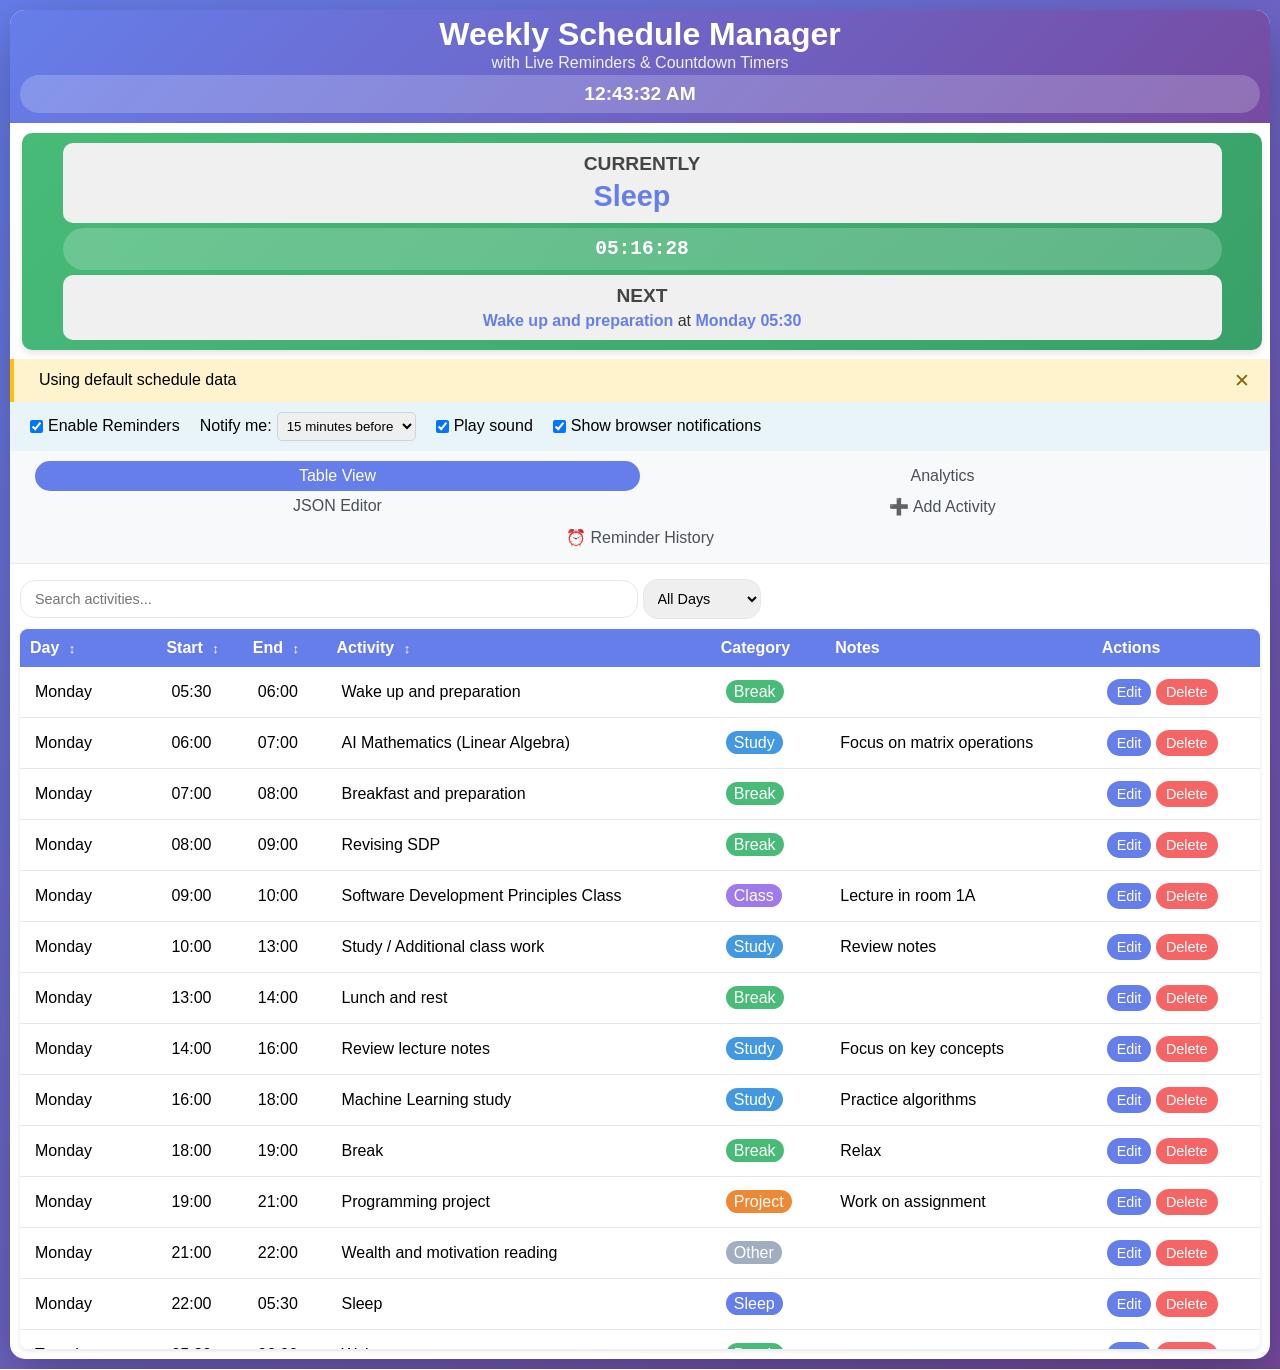
==== index.html @ 61f1a32b "initial commit" ====
<!doctype html>
<html lang="en">
  <head>
    <meta charset="UTF-8" />
    <meta name="viewport" content="width=device-width, initial-scale=1.0" />
    <link rel="stylesheet" href="styles.css" />
    <title>Weekly Schedule Manager with Reminders</title>
  </head>
  <style>
          /* Your existing styles are perfect - no changes needed */
      * {
        margin: 0;
        padding: 0;
        box-sizing: border-box;
      }

      body {
        font-family: "Segoe UI", Tahoma, Geneva, Verdana, sans-serif;
        background: linear-gradient(135deg, #667eea 0%, #764ba2 100%);
        min-height: 100vh;
        padding: 10px;
      }

      .app-container {
        max-width: 1400px;
        margin: 0 auto;
        background: white;
        border-radius: 15px;
        box-shadow: 0 20px 60px rgba(0, 0, 0, 0.3);
        overflow: hidden;
      }

      /* Header */
      .app-header {
        background: linear-gradient(135deg, #667eea 0%, #764ba2 100%);
        color: white;
        padding: 10px;
        text-align: center;
        position: relative;
        margin-bottom: 10px;
      }

      .app-header h1 {
        font-size: 2em;
       line-height: 0.9;
       padding-bottom: 5px;
      }

      .app-header p {
        font-size: 1em;
        opacity: 0.9;
        padding-bottom: 3px;
      }

      /* Current Time Display */
      .current-time {
        position: static;
        top: 8px;
        right: 25px;
        background: rgba(255, 255, 255, 0.2);
        padding: 8px 16px;
        border-radius: 50px;
        font-size: 1.2em;
        font-weight: bold;
        
      }

      /* Live Activity Status */
      .live-activity {
        background: linear-gradient(135deg, #48bb78 0%, #38a169 100%);
        color: white;
        padding: 10px;
        margin: 0 8px 9px 12px;
        border-radius: 10px;
        display: flex;
        flex-direction: column;
        text-align: center;
        justify-content: space-around;
        align-items: center;
        flex-wrap: wrap;
        gap: 5px;
        box-shadow: 0 4px 6px rgba(0, 0, 0, 0.1);
      }

      .live-activity h3 {
        font-size: 1.2em;
        margin-bottom: 5px;
        opacity: 0.9;
      }

      .live-activity .activity-name {
        font-size: 1.8em;
        font-weight: bold;
        margin-right: 20px;
      }

      .countdown-timer {
        background: rgba(255, 255, 255, 0.2);
        padding: 10px 15px;
        border-radius: 50px;
        font-size: 1.5em;
        font-weight: 600;
        font-family: monospace;
        animation: pulse 1s infinite;
        width:95%
      }

      @keyframes pulse {
        0% {
          transform: scale(1);
        }
        50% {
          transform: scale(1.05);
        }
        100% {
          transform: scale(1);
        }
      }

      .next-activity,.current-act-container {
        background: #f0f0f0;
        padding: 10px 20px;
        border-radius: 10px;
        color: #333;
        width:95%;
      }

      .next-activity span ,.current-act-container span{
        font-weight: bold;
        color: #667eea;
      }

      /* Navigation */
      .app-nav {
        background: #f8f9fa;
        padding: 10px 25px;
        border-bottom: 1px solid #e9ecef;
        display: grid;
        grid-template-columns: 1fr 1fr;
        margin-bottom: 5px;
      }

      .nav-btn {
        padding: 6px 10px;
        border: none;
        background: transparent;
        color: #495057;
        font-size: 1em;
        cursor: pointer;
        border-radius: 15px;
        transition: all 0.3s;
      }

      .nav-btn:hover {
        background: #e9ecef;
      }

      .nav-btn.active {
        background: #667eea;
        color: white;
      }

      /* Notification Panel */
      .notification-panel {
        background: #fff3cd;
        border-left: 4px solid #ffc107;
        padding: 10px 20px;
        display: flex;
        justify-content: space-between;
        align-items: center;
        flex-wrap: wrap;
        gap: 8px;
        transition: opacity 0.5s ease;
      }

      .notification-message {
        display: flex;
        align-items: center;
        gap: 5px;
        font-size: 1em;
      }

      .notification-message .icon {
        font-size: 1.5em;
      }

      .dismiss-btn {
        background: none;
        border: none;
        color: #856404;
        cursor: pointer;
        font-size: 1.2em;
      }

      /* Reminder Settings */
      .reminder-settings {
        background: #e8f4f8;
        padding: 10px 20px;
        display: flex;
        gap: 20px;
        flex-wrap: wrap;
        align-items: center;
      }

      .reminder-settings label {
        display: flex;
        align-items: center;
        gap: 5px;
        cursor: pointer;
      }

      .reminder-settings select {
        padding: 5px;
        border-radius: 5px;
        border: 1px solid #cbd5e0;
      }

      /* Main Content */
      .main-content {
        padding: 10px;
      }

      /* View Sections */
      .view-section {
        display: none;
      }

      .view-section.active {
        display: block;
      }

      /* Controls */
      .controls {
        margin-bottom: 10px;
        display: grid;
        gap: 5px;
        grid-template-columns: 1fr 1fr;
        align-items: center;
      }

      .btn {
        padding: 10px 15px;
        border: none;
        border-radius: 15px;
        cursor: pointer;
        font-size: 0.9em;
        transition: all 0.3s;
      }

      .reminder-btn {
        grid-column:1/3 ;
      }

      .btn-primary {
        background: #667eea;
        color: white;
      }

      .btn-primary:hover {
        background: #5a67d8;
      }

      .btn-success {
        background: #48bb78;
        color: white;
      }

      .btn-success:hover {
        background: #38a169;
      }

      .btn-warning {
        background: #ed8936;
        color: white;
      }

      .btn-warning:hover {
        background: #dd6b20;
      }

      .btn-danger {
        background: #f56565;
        color: white;
      }

      .btn-danger:hover {
        background: #e53e3e;
      }

      /* Search and Filter */
      .search-box {
        flex: 1;
        max-width: 100%;
      }

      .search-box input {
        width: 100%;
        padding: 10px;
        border: 1px solid #e2e8f0;
        border-radius: 15px;
        font-size: 0.9em;
      }

      .filter-group {
        display: flex;
        gap: 5px;
        align-items: center;
      }

      .filter-group select {
        padding: 10px;
        border: 1px solid #e2e8f0;
        border-radius: 15px;
        font-size: 0.9em;
      }

      /* Table Styles */
      .table-container {
        overflow-x: auto;
        border-radius: 8px;
        box-shadow: 0 2px 4px rgba(0, 0, 0, 0.1);
        max-height: 80vh;
        overflow-y: auto;
      }

      table {
        width: 100%;
        border-collapse: collapse;
        background: white;
      }

      th {
        background: #667eea;
        color: white;
        padding: 10px;
        text-align: left;
        font-weight: 600;
        cursor: pointer;
        position: sticky;
        top: 0;
        z-index: 10;
      }

      th:hover {
        background: #5a67d8;
      }

      th .sort-icon {
        margin-left: 5px;
        font-size: 0.8em;
      }

      td {
        padding: 12px 15px;
        border-bottom: 1px solid #e2e8f0;
      }

      tr:hover {
        background: #f7fafc;
      }

      .current-activity-row {
        background: #c6f6d5 !important;
        animation: highlight 2s infinite;
      }

      .next-activity-row {
        background: #bee3f8 !important;
      }

      @keyframes highlight {
        0% {
          background: #c6f6d5;
        }
        50% {
          background: #9ae6b4;
        }
        100% {
          background: #c6f6d5;
        }
      }

      .activity-notes {
        max-width: 300px;
      }

      .time-remaining-badge {
        background: #667eea;
        color: white;
        padding: 3px 8px;
        border-radius: 12px;
        font-size: 0.8em;
        font-weight: bold;
      }

      /* Stats Cards */
      .stats-grid {
        display: grid;
        grid-template-columns: 1fr 1fr;
        gap: 5px;
        margin-bottom: 30px;
      }

      .stat-card {
        background: white;
        padding: 20px;
        border-radius: 10px;
        box-shadow: 0 2px 3px rgba(0, 0, 0, 0.1);
        text-align: center;
      }

      .stat-card h3 {
        color: #4a5568;
        font-size: 0.9em;
        margin-bottom: 8px;
      }

      .stat-card .stat-value {
        font-size: 2.5em;
        font-weight: bold;
        color: #667eea;
      }

      .stat-card .stat-label {
        color: #718096;
        font-size: 0.9em;
      }

      /* Chart Container */
      .chart-container {
        background: white;
        padding: 15px;
        border-radius: 10px;
        box-shadow: 0 2px 4px rgba(0, 0, 0, 0.1);
        margin-bottom: 30px;
      }

      .day-chart {
        display: flex;
        flex-direction: column;
        gap: 10px;
      }

      .day-bar {
        display: flex;
        align-items: center;
        gap: 10px;
      }

      .day-label {
        width: 100px;
        font-weight: 600;
      }

      .bar-container {
        flex: 1;
        height: 30px;
        background: #e2e8f0;
        border-radius: 5px;
        overflow: hidden;
      }

      .bar {
        height: 100%;
        background: linear-gradient(90deg, #667eea 0%, #764ba2 100%);
        color: white;
        line-height: 30px;
        padding-left: 10px;
        font-size: 0.9em;
      }

      /* Form Styles */
      .form-container {
        background: white;
        padding: 20px;
        border-radius: 10px;
        box-shadow: 0 2px 4px rgba(0, 0, 0, 0.1);
        max-width: 600px;
        margin: 0 auto;
      }

      .form-group {
        margin-bottom: 20px;
      }

      .form-group label {
        display: block;
        margin-bottom: 3px;
        color: #4a5568;
        font-weight: 500;
      }

      .form-group input,
      .form-group select,
      .form-group textarea {
        width: 100%;
        padding: 10px;
        border: 1px solid #e2e8f0;
        border-radius: 15px;
        font-size: 1em;
      }

      .form-group textarea {
        field-sizing: content;
        min-height: 100px;
        resize: vertical;
        
      }

      .form-row {
        display: grid;
        grid-template-columns: 1fr ;
        gap: 10px;
      }

      /* Modal */
      .modal {
        display: none;
        position: fixed;
        top: 0;
        left: 0;
        width: 90%;
        height: 100%;
        background: rgba(0, 0, 0, 0.5);
        z-index: 1000;
        margin:0 auto;
      }

      .modal.active {
        display: flex;
        justify-content: center;
        align-items: center;
      }

      .modal-content {
        background: white;
        padding: 20px;
        border-radius: 10px;
        max-width: 500px;
        width: 90%;
        max-height: 80vh;
        overflow-y: auto;
      }

      .modal-header {
        display: flex;
        justify-content: space-around;
        align-items: center;
        margin-bottom: 20px;
      }

      .modal-close {
        font-size: 1.5em;
        cursor: pointer;
        color: #a0aec0;
      }

      .modal-close:hover {
        color: #4a5568;
      }

      /* JSON Output */
      .json-output {
        background: #2d3748;
        color: #e2e8f0;
        padding: 20px;
        border-radius: 8px;
        font-family: "Courier New", monospace;
        white-space: pre-wrap;
        max-height: 400px;
        overflow-y: auto;
        font-size: 0.9em;
      }

      /* Permission Request */
      .permission-request {
        background: #e6f3ff;
        padding: 10px 20px;
        display: flex;
        justify-content: space-around;
        align-items: center;
      }

      .permission-request button {
        background: #667eea;
        color: white;
        border: none;
        padding: 5px 10px;
        border-radius: 5px;
        cursor: pointer;
      }

  </style>
  <body>
    <div class="app-container">
      <div class="app-header">
        <h1>Weekly Schedule Manager</h1>
        <p>with Live Reminders & Countdown Timers</p>
        <div class="current-time" id="currentTime"></div>
      </div>

      <!-- Live Activity Status -->
      <div class="live-activity" id="liveActivity">
        <div class="current-act-container">
          <h3>CURRENTLY</h3>
          <span class="activity-name" id="currentActivity">Loading...</span>
        </div>
        <div class="countdown-timer" id="countdownTimer">--:--:--</div>
        <div class="next-activity" id="nextActivity">
          <h3>NEXT</h3>
          <span id="nextActivityName">Loading...</span> at
          <span id="nextActivityTime">--:--</span>
        </div>
      </div>

      <!-- Notification Panel -->
      <div
        class="notification-panel"
        id="notificationPanel"
        style="display: none"
      >
        <div class="notification-message" id="notificationMessage">
          <span class="icon"></span>
          <span id="notificationText"></span>
        </div>
        <button class="dismiss-btn" onclick="dismissNotification()">✕</button>
      </div>

      <!-- Reminder Settings -->
      <div class="reminder-settings">
        <label>
          <input
            type="checkbox"
            id="enableReminders"
            checked
            onchange="toggleReminders()"
          />
          Enable Reminders
        </label>
        <label>
          Notify me:
          <select id="reminderTime" onchange="updateReminderSettings()">
            <option value="5">5 minutes before</option>
            <option value="10">10 minutes before</option>
            <option value="15" selected>15 minutes before</option>
            <option value="30">30 minutes before</option>
            <option value="60">1 hour before</option>
          </select>
        </label>
        <label>
          <input type="checkbox" id="enableSound" checked />
          Play sound
        </label>
        <label>
          <input type="checkbox" id="showNotifications" checked />
          Show browser notifications
        </label>
      </div>

      <!-- Permission Request -->
      <div
        class="permission-request"
        id="permissionRequest"
        style="display: none"
      >
        <span> Enable notifications to receive reminders</span>
        <button onclick="requestNotificationPermission()">
          Allow Notifications
        </button>
      </div>

      <div class="app-nav">
        <button class="nav-btn active" onclick="switchView('table')">
          Table View
        </button>
        <button class="nav-btn" onclick="switchView('analytics')">
          Analytics
        </button>
        <button class="nav-btn" onclick="switchView('json')">
          JSON Editor
        </button>
        <button class="nav-btn" onclick="switchView('add')">
          ➕ Add Activity
        </button>
        <button class="nav-btn reminder-btn" onclick="switchView('reminders')">
          ⏰ Reminder History
        </button>
      </div>

      <div class="main-content">
        <!-- Table View -->
        <div id="tableView" class="view-section active">
          <div class="controls">
            <div class="search-box">
              <input
                type="text"
                id="searchInput"
                placeholder=" Search activities..."
                onkeyup="filterTable()"
              />
            </div>
            <div class="filter-group">
              <select id="dayFilter" onchange="filterTable()">
                <option value="">All Days</option>
                <option value="Monday">Monday</option>
                <option value="Tuesday">Tuesday</option>
                <option value="Wednesday">Wednesday</option>
                <option value="Thursday">Thursday</option>
                <option value="Friday">Friday</option>
                <option value="Saturday">Saturday</option>
                <option value="Sunday">Sunday</option>
              </select>
            </div>
          </div>
          <div class="table-container" id="tableContainer"></div>
        </div>

        <!-- Analytics View -->
        <div id="analyticsView" class="view-section">
          <div class="stats-grid" id="statsContainer"></div>
          <div class="chart-container">
            <h3>Activities per Day</h3>
            <div class="day-chart" id="dayChart"></div>
          </div>
          <div class="chart-container">
            <h3>Most Common Activities</h3>
            <div class="day-chart" id="activityChart"></div>
          </div>
        </div>

        <!-- JSON View -->
        <div id="jsonView" class="view-section">
          <div class="controls">
            <button class="btn btn-primary" onclick="loadFromJSON()">
              Load from JSON
            </button>
            <button class="btn btn-success" onclick="copyJSON()">
              Copy JSON
            </button>
            <button class="btn btn-primary" onclick="exportToCSV()">
              Export CSV
            </button>
            <button class="btn btn-success" onclick="exportToJSON()">
              Export JSON
            </button>
            <button class="btn btn-warning" onclick="formatJSON()">
              ✨ Format JSON
            </button>
            <button class="btn btn-warning" onclick="resetToDefault()">Reset to Default</button>
          </div>
          <textarea
            id="jsonEditor"
            class="json-output"
            style="width: 100%; min-height: 400px; font-family: monospace"
          ></textarea>
        </div>

        <!-- Add Activity View -->
        <div id="addView" class="view-section">
          <div class="form-container">
            <h2>Add New Activity</h2>
            <form id="activityForm" onsubmit="addActivity(event)">
              <div class="form-group">
                <label for="day">Day *</label>
                <select id="day" required>
                  <option value="">Select a day</option>
                  <option value="Monday">Monday</option>
                  <option value="Tuesday">Tuesday</option>
                  <option value="Wednesday">Wednesday</option>
                  <option value="Thursday">Thursday</option>
                  <option value="Friday">Friday</option>
                  <option value="Saturday">Saturday</option>
                  <option value="Sunday">Sunday</option>
                </select>
              </div>
              <div class="form-row">
                <div class="form-group">
                  <label for="startTime">Start Time *</label>
                  <input type="time" id="startTime" required />
                </div>
                <div class="form-group">
                  <label for="endTime">End Time *</label>
                  <input type="time" id="endTime" required />
                </div>
              </div>
              <div class="form-group">
                <label for="activity">Activity *</label>
                <input
                  type="text"
                  id="activity"
                  placeholder="e.g., Study, Break, Sleep..."
                  required
                />
              </div>
              <div class="form-group">
                <label for="notes">Notes (Optional)</label>
                <textarea
                  id="notes"
                  placeholder="Additional details..."
                ></textarea>
              </div>
              <div class="form-group">
                <label for="category">Category</label>
                <select id="category">
                  <option value="Study">Study</option>
                  <option value="Class">Class</option>
                  <option value="Break">Break</option>
                  <option value="Sleep">Sleep</option>
                  <option value="Project">Project</option>
                  <option value="Other">Other</option>
                </select>
              </div>
              <div class="form-group">
                <label>
                  <input type="checkbox" id="enableReminder" checked />
                  Enable reminders for this activity
                </label>
              </div>
              <button type="submit" class="btn btn-success" style="width: 100%">
                Add Activity
              </button>
            </form>
          </div>
        </div>

        <!-- Reminder History View -->
        <div id="remindersView" class="view-section">
          <div class="controls">
            <h2>Reminder History</h2>
            <button class="btn btn-danger" onclick="clearReminderHistory()">
              Clear History
            </button>
          </div>
          <div class="table-container" id="reminderHistory"></div>
        </div>
      </div>
    </div>

    <!-- Edit Modal -->
    <div id="editModal" class="modal">
      <div class="modal-content">
        <div class="modal-header">
          <h2>Edit Activity</h2>
          <span class="modal-close" onclick="closeModal()">&times;</span>
        </div>
        <form id="editForm" onsubmit="saveEdit(event)">
          <input type="hidden" id="editIndex" />
          <div class="form-group">
            <label for="editDay">Day *</label>
            <select id="editDay" required>
              <option value="Monday">Monday</option>
              <option value="Tuesday">Tuesday</option>
              <option value="Wednesday">Wednesday</option>
              <option value="Thursday">Thursday</option>
              <option value="Friday">Friday</option>
              <option value="Saturday">Saturday</option>
              <option value="Sunday">Sunday</option>
            </select>
          </div>
          <div class="form-row">
            <div class="form-group">
              <label for="editStartTime">Start Time *</label>
              <input type="time" id="editStartTime" required />
            </div>
            <div class="form-group">
              <label for="editEndTime">End Time *</label>
              <input type="time" id="editEndTime" required />
            </div>
          </div>
          <div class="form-group">
            <label for="editActivity">Activity *</label>
            <input type="text" id="editActivity" required />
          </div>
          <div class="form-group">
            <label for="editNotes">Notes</label>
            <textarea id="editNotes"></textarea>
          </div>
          <div class="form-group">
            <label for="editCategory">Category</label>
            <select id="editCategory">
              <option value="Study">Study</option>
              <option value="Class">Class</option>
              <option value="Break">Break</option>
              <option value="Sleep">Sleep</option>
              <option value="Project">Project</option>
              <option value="Other">Other</option>
            </select>
          </div>
          <div class="form-group">
            <label>
              <input type="checkbox" id="editEnableReminder" checked />
              Enable reminders
            </label>
          </div>
          <button type="submit" class="btn btn-primary" style="width: 100%">
            Save Changes
          </button>
        </form>
      </div>
    </div>

    <script>
      // Complete schedule data with all days
      let scheduleData = []

      function getDefaultScheduleData() {
        return [
        // Monday
        {
          Day: "Monday",
          StartTime: "05:30",
          EndTime: "06:00",
          Activity: "Wake up and preparation",
          Notes: "",
          Category: "Break",
          EnableReminder: true,
        },
        {
          Day: "Monday",
          StartTime: "06:00",
          EndTime: "07:00",
          Activity: "AI Mathematics (Linear Algebra)",
          Notes: "Focus on matrix operations",
          Category: "Study",
          EnableReminder: true,
        },
        {
          Day: "Monday",
          StartTime: "07:00",
          EndTime: "08:00",
          Activity: "Breakfast and preparation",
          Notes: "",
          Category: "Break",
          EnableReminder: true,
        },
        {
          Day: "Monday",
          StartTime: "08:00",
          EndTime: "09:00",
          Activity: "Revising SDP",
          Notes: "",
          Category: "Break",
          EnableReminder: true,
        },
        {
          Day: "Monday",
          StartTime: "09:00",
          EndTime: "10:00",
          Activity: "Software Development Principles Class",
          Notes: "Lecture in room 1A",
          Category: "Class",
          EnableReminder: true,
        },
        {
          Day: "Monday",
          StartTime: "10:00",
          EndTime: "13:00",
          Activity: "Study / Additional class work",
          Notes: "Review notes",
          Category: "Study",
          EnableReminder: true,
        },
        {
          Day: "Monday",
          StartTime: "13:00",
          EndTime: "14:00",
          Activity: "Lunch and rest",
          Notes: "",
          Category: "Break",
          EnableReminder: true,
        },
        {
          Day: "Monday",
          StartTime: "14:00",
          EndTime: "16:00",
          Activity: "Review lecture notes",
          Notes: "Focus on key concepts",
          Category: "Study",
          EnableReminder: true,
        },
        {
          Day: "Monday",
          StartTime: "16:00",
          EndTime: "18:00",
          Activity: "Machine Learning study",
          Notes: "Practice algorithms",
          Category: "Study",
          EnableReminder: true,
        },
        {
          Day: "Monday",
          StartTime: "18:00",
          EndTime: "19:00",
          Activity: "Break",
          Notes: "Relax",
          Category: "Break",
          EnableReminder: true,
        },
        {
          Day: "Monday",
          StartTime: "19:00",
          EndTime: "21:00",
          Activity: "Programming project",
          Notes: "Work on assignment",
          Category: "Project",
          EnableReminder: true,
        },
        {
          Day: "Monday",
          StartTime: "21:00",
          EndTime: "22:00",
          Activity: "Wealth and motivation reading",
          Notes: "",
          Category: "Other",
          EnableReminder: true,
        },
        {
          Day: "Monday",
          StartTime: "22:00",
          EndTime: "05:30",
          Activity: "Sleep",
          Notes: "",
          Category: "Sleep",
          EnableReminder: false,
        },

        // Tuesday
        {
          Day: "Tuesday",
          StartTime: "05:30",
          EndTime: "06:00",
          Activity: "Wake up",
          Notes: "",
          Category: "Break",
          EnableReminder: true,
        },
        {
          Day: "Tuesday",
          StartTime: "06:00",
          EndTime: "07:00",
          Activity: "Probability for AI",
          Notes: "Study distributions",
          Category: "Study",
          EnableReminder: true,
        },
        {
          Day: "Tuesday",
          StartTime: "07:00",
          EndTime: "08:00",
          Activity: "Breakfast",
          Notes: "",
          Category: "Break",
          EnableReminder: true,
        },
        {
          Day: "Tuesday",
          StartTime: "08:00",
          EndTime: "10:00",
          Activity: "Numerical Analysis Class",
          Notes: "Online",
          Category: "Class",
          EnableReminder: true,
        },
        {
          Day: "Tuesday",
          StartTime: "10:00",
          EndTime: "12:00",
          Activity: "Data and Information Management Class",
          Notes: "Take notes",
          Category: "Class",
          EnableReminder: true,
        },
        {
          Day: "Tuesday",
          StartTime: "12:00",
          EndTime: "14:00",
          Activity: "Lunch and rest",
          Notes: "",
          Category: "Break",
          EnableReminder: true,
        },
        {
          Day: "Tuesday",
          StartTime: "14:00",
          EndTime: "16:00",
          Activity: "Programming practice",
          Notes: "Code challenges",
          Category: "Project",
          EnableReminder: true,
        },
        {
          Day: "Tuesday",
          StartTime: "16:00",
          EndTime: "18:00",
          Activity: "Machine Learning exercises",
          Notes: "Work on problems",
          Category: "Study",
          EnableReminder: true,
        },
        {
          Day: "Tuesday",
          StartTime: "18:00",
          EndTime: "19:00",
          Activity: "Break",
          Notes: "",
          Category: "Break",
          EnableReminder: true,
        },
        {
          Day: "Tuesday",
          StartTime: "19:00",
          EndTime: "21:00",
          Activity: "Web development practice",
          Notes: "Build components",
          Category: "Project",
          EnableReminder: true,
        },
        {
          Day: "Tuesday",
          StartTime: "21:00",
          EndTime: "22:00",
          Activity: "Wealth reading",
          Notes: "",
          Category: "Other",
          EnableReminder: true,
        },
        {
          Day: "Tuesday",
          StartTime: "22:00",
          EndTime: "05:30",
          Activity: "Sleep",
          Notes: "",
          Category: "Sleep",
          EnableReminder: false,
        },

        // Wednesday
        {
          Day: "Wednesday",
          StartTime: "05:30",
          EndTime: "06:00",
          Activity: "Wake up",
          Notes: "",
          Category: "Break",
          EnableReminder: true,
        },
        {
          Day: "Wednesday",
          StartTime: "06:00",
          EndTime: "07:00",
          Activity: "Machine Learning theory",
          Notes: "Read papers",
          Category: "Study",
          EnableReminder: true,
        },
        {
          Day: "Wednesday",
          StartTime: "07:00",
          EndTime: "08:00",
          Activity: "Breakfast",
          Notes: "",
          Category: "Break",
          EnableReminder: true,
        },
        {
          Day: "Wednesday",
          StartTime: "08:00",
          EndTime: "11:00",
          Activity: "Numerical Analysis Class",
          Notes: "Attend lecture",
          Category: "Class",
          EnableReminder: true,
        },
        {
          Day: "Wednesday",
          StartTime: "11:00",
          EndTime: "13:00",
          Activity: "Study time",
          Notes: "Review materials",
          Category: "Study",
          EnableReminder: true,
        },
        {
          Day: "Wednesday",
          StartTime: "13:00",
          EndTime: "14:00",
          Activity: "Lunch",
          Notes: "",
          Category: "Break",
          EnableReminder: true,
        },
        {
          Day: "Wednesday",
          StartTime: "14:00",
          EndTime: "16:00",
          Activity: "Mathematics practice",
          Notes: "Solve problems",
          Category: "Study",
          EnableReminder: true,
        },
        {
          Day: "Wednesday",
          StartTime: "16:00",
          EndTime: "18:00",
          Activity: "Deep Learning introduction",
          Notes: "Study neural networks",
          Category: "Study",
          EnableReminder: true,
        },
        {
          Day: "Wednesday",
          StartTime: "18:00",
          EndTime: "19:00",
          Activity: "Break",
          Notes: "",
          Category: "Break",
          EnableReminder: true,
        },
        {
          Day: "Wednesday",
          StartTime: "19:00",
          EndTime: "21:00",
          Activity: "Coding project",
          Notes: "Continue development",
          Category: "Project",
          EnableReminder: true,
        },
        {
          Day: "Wednesday",
          StartTime: "21:00",
          EndTime: "22:00",
          Activity: "Motivation reading",
          Notes: "",
          Category: "Other",
          EnableReminder: true,
        },
        {
          Day: "Wednesday",
          StartTime: "22:00",
          EndTime: "05:30",
          Activity: "Sleep",
          Notes: "",
          Category: "Sleep",
          EnableReminder: false,
        },

        // Thursday
        {
          Day: "Thursday",
          StartTime: "05:30",
          EndTime: "06:00",
          Activity: "Wake up",
          Notes: "",
          Category: "Break",
          EnableReminder: true,
        },
        {
          Day: "Thursday",
          StartTime: "06:00",
          EndTime: "07:00",
          Activity: "AI Mathematics",
          Notes: "Practice",
          Category: "Study",
          EnableReminder: true,
        },
        {
          Day: "Thursday",
          StartTime: "07:00",
          EndTime: "08:00",
          Activity: "Breakfast",
          Notes: "",
          Category: "Break",
          EnableReminder: true,
        },
        {
          Day: "Thursday",
          StartTime: "08:00",
          EndTime: "11:00",
          Activity: "Data and Information Management Class",
          Notes: "Attend",
          Category: "Class",
          EnableReminder: true,
        },
        {
          Day: "Thursday",
          StartTime: "11:00",
          EndTime: "13:00",
          Activity: "Study",
          Notes: "Review",
          Category: "Study",
          EnableReminder: true,
        },
        {
          Day: "Thursday",
          StartTime: "13:00",
          EndTime: "14:00",
          Activity: "Lunch",
          Notes: "",
          Category: "Break",
          EnableReminder: true,
        },
        {
          Day: "Thursday",
          StartTime: "14:00",
          EndTime: "16:00",
          Activity: "OOP revision",
          Notes: "Practice concepts",
          Category: "Study",
          EnableReminder: true,
        },
        {
          Day: "Thursday",
          StartTime: "16:00",
          EndTime: "18:00",
          Activity: "Deep Learning practice",
          Notes: "Implement models",
          Category: "Study",
          EnableReminder: true,
        },
        {
          Day: "Thursday",
          StartTime: "18:00",
          EndTime: "19:00",
          Activity: "Break",
          Notes: "",
          Category: "Break",
          EnableReminder: true,
        },
        {
          Day: "Thursday",
          StartTime: "19:00",
          EndTime: "21:00",
          Activity: "Self-manager project",
          Notes: "Build features",
          Category: "Project",
          EnableReminder: true,
        },
        {
          Day: "Thursday",
          StartTime: "21:00",
          EndTime: "22:00",
          Activity: "Reading",
          Notes: "",
          Category: "Other",
          EnableReminder: true,
        },
        {
          Day: "Thursday",
          StartTime: "22:00",
          EndTime: "05:30",
          Activity: "Sleep",
          Notes: "",
          Category: "Sleep",
          EnableReminder: false,
        },

        // Friday
        {
          Day: "Friday",
          StartTime: "05:30",
          EndTime: "06:00",
          Activity: "Wake up",
          Notes: "",
          Category: "Break",
          EnableReminder: true,
        },
        {
          Day: "Friday",
          StartTime: "06:00",
          EndTime: "07:00",
          Activity: "Machine Learning study",
          Notes: "Review week",
          Category: "Study",
          EnableReminder: true,
        },
        {
          Day: "Friday",
          StartTime: "07:00",
          EndTime: "08:00",
          Activity: "Breakfast",
          Notes: "",
          Category: "Break",
          EnableReminder: true,
        },
        {
          Day: "Friday",
          StartTime: "08:00",
          EndTime: "11:00",
          Activity: "Web Development Class",
          Notes: "Attend",
          Category: "Class",
          EnableReminder: true,
        },
        {
          Day: "Friday",
          StartTime: "11:00",
          EndTime: "13:00",
          Activity: "Study",
          Notes: "Practice",
          Category: "Study",
          EnableReminder: true,
        },
        {
          Day: "Friday",
          StartTime: "13:00",
          EndTime: "14:00",
          Activity: "Lunch",
          Notes: "",
          Category: "Break",
          EnableReminder: true,
        },
        {
          Day: "Friday",
          StartTime: "14:00",
          EndTime: "16:00",
          Activity: "OOP practice",
          Notes: "Coding",
          Category: "Study",
          EnableReminder: true,
        },
        {
          Day: "Friday",
          StartTime: "16:00",
          EndTime: "18:00",
          Activity: "AI experiments",
          Notes: "Try new things",
          Category: "Project",
          EnableReminder: true,
        },
        {
          Day: "Friday",
          StartTime: "18:00",
          EndTime: "19:00",
          Activity: "Break",
          Notes: "",
          Category: "Break",
          EnableReminder: true,
        },
        {
          Day: "Friday",
          StartTime: "19:00",
          EndTime: "21:00",
          Activity: "Weekly revision",
          Notes: "Review all subjects",
          Category: "Study",
          EnableReminder: true,
        },
        {
          Day: "Friday",
          StartTime: "21:00",
          EndTime: "22:00",
          Activity: "Wealth reading",
          Notes: "",
          Category: "Other",
          EnableReminder: true,
        },
        {
          Day: "Friday",
          StartTime: "22:00",
          EndTime: "05:30",
          Activity: "Sleep",
          Notes: "",
          Category: "Sleep",
          EnableReminder: false,
        },

        // Saturday
        {
          Day: "Saturday",
          StartTime: "06:00",
          EndTime: "08:00",
          Activity: "AI learning",
          Notes: "Self-study",
          Category: "Study",
          EnableReminder: true,
        },
        {
          Day: "Saturday",
          StartTime: "08:00",
          EndTime: "12:00",
          Activity: "Project building",
          Notes: "Main project",
          Category: "Project",
          EnableReminder: true,
        },
        {
          Day: "Saturday",
          StartTime: "12:00",
          EndTime: "14:00",
          Activity: "Rest",
          Notes: "",
          Category: "Break",
          EnableReminder: true,
        },
        {
          Day: "Saturday",
          StartTime: "14:00",
          EndTime: "18:00",
          Activity: "Continue projects",
          Notes: "Keep coding",
          Category: "Project",
          EnableReminder: true,
        },
        {
          Day: "Saturday",
          StartTime: "18:00",
          EndTime: "19:00",
          Activity: "Break",
          Notes: "",
          Category: "Break",
          EnableReminder: true,
        },
        {
          Day: "Saturday",
          StartTime: "19:00",
          EndTime: "21:00",
          Activity: "Coding practice",
          Notes: "Challenges",
          Category: "Project",
          EnableReminder: true,
        },
        {
          Day: "Saturday",
          StartTime: "21:00",
          EndTime: "22:00",
          Activity: "Reading",
          Notes: "",
          Category: "Other",
          EnableReminder: true,
        },
        {
          Day: "Saturday",
          StartTime: "22:00",
          EndTime: "06:00",
          Activity: "Sleep",
          Notes: "",
          Category: "Sleep",
          EnableReminder: false,
        },

        // Sunday
        {
          Day: "Sunday",
          StartTime: "06:00",
          EndTime: "07:00",
          Activity: "Reflection",
          Notes: "Plan week",
          Category: "Other",
          EnableReminder: true,
        },
        {
          Day: "Sunday",
          StartTime: "07:00",
          EndTime: "09:00",
          Activity: "Church",
          Notes: "",
          Category: "Other",
          EnableReminder: true,
        },
        {
          Day: "Sunday",
          StartTime: "09:00",
          EndTime: "12:00",
          Activity: "Light revision",
          Notes: "Easy study",
          Category: "Study",
          EnableReminder: true,
        },
        {
          Day: "Sunday",
          StartTime: "12:00",
          EndTime: "16:00",
          Activity: "Rest",
          Notes: "Relax",
          Category: "Break",
          EnableReminder: true,
        },
        {
          Day: "Sunday",
          StartTime: "16:00",
          EndTime: "18:00",
          Activity: "Plan next week",
          Notes: "Organize",
          Category: "Other",
          EnableReminder: true,
        },
        {
          Day: "Sunday",
          StartTime: "18:00",
          EndTime: "19:00",
          Activity: "Break",
          Notes: "",
          Category: "Break",
          EnableReminder: true,
        },
        {
          Day: "Sunday",
          StartTime: "19:00",
          EndTime: "21:00",
          Activity: "Coding practice",
          Notes: "Prepare for week",
          Category: "Project",
          EnableReminder: true,
        },
        {
          Day: "Sunday",
          StartTime: "21:00",
          EndTime: "22:00",
          Activity: "Reading",
          Notes: "",
          Category: "Other",
          EnableReminder: true,
        },
        {
          Day: "Sunday",
          StartTime: "22:00",
          EndTime: "06:00",
          Activity: "Sleep",
          Notes: "",
          Category: "Sleep",
          EnableReminder: false,
        }
      ]
    }

    (function initializeData() {
      try {
        const savedData = localStorage.getItem('scheduleData');
        if (savedData) {
          scheduleData = JSON.parse(savedData);
          console.log('Data loaded from localStorage');
        } else {
          // Only use default data if nothing is saved
          scheduleData = getDefaultScheduleData();
          console.log('Using default schedule data');
          saveToLocalStorage();
          showNotificationPanel('Using default schedule data');
        }
      } catch (error) {
        console.error('Error loading from localStorage:', error);
        scheduleData = getDefaultScheduleData();
      }
    })();

            // Load saved data
      // Save function
      function saveToLocalStorage() {
        try {
          localStorage.setItem('scheduleData', JSON.stringify(scheduleData));
          console.log('Data saved successfully!');
        } catch (error) {
          console.error('Error saving to localStorage:', error);
        }
      }
      // Reminder history
      let reminderHistory = [];

      // Notification sound
      const notificationSound = new Audio(
        "[data-uri]",
      );

      // Initialize app
      window.onload = () => {
        
        renderTable();
        updateAnalytics();
        updateJSONEditor();
        startLiveUpdates();
        checkNotificationPermission();
        updateCurrentTime();
        setInterval(updateCurrentTime, 1000);

        // Load reminder history from localStorage
        const savedHistory = localStorage.getItem("reminderHistory");
        if (savedHistory) {
          try {
            reminderHistory = JSON.parse(savedHistory);
          } catch (e) {
            console.log("Error loading reminder history:", e);
          }
        }
      };

      // Update current time
      function updateCurrentTime() {
        const now = new Date();
        document.getElementById("currentTime").textContent =
          now.toLocaleTimeString();
      }

      // Check notification permission
      function checkNotificationPermission() {
        if ("Notification" in window) {
          if (Notification.permission === "granted") {
            document.getElementById("permissionRequest").style.display = "none";
          } else if (Notification.permission !== "denied") {
            document.getElementById("permissionRequest").style.display = "flex";
          }
        }
      }

      // Request notification permission
      function requestNotificationPermission() {
        if ("Notification" in window) {
          Notification.requestPermission().then((permission) => {
            if (permission === "granted") {
              document.getElementById("permissionRequest").style.display =
                "none";
              showBrowserNotification(
                "✅ Notifications enabled!",
                "You will now receive activity reminders.",
              );
            }
          });
        }
      }

      // Show browser notification
      function showBrowserNotification(title, body) {
        if (
          "Notification" in window &&
          Notification.permission === "granted" &&
          document.getElementById("showNotifications").checked
        ) {
          try {
            const notification = new Notification(title, {
              body: body,
              icon: "",
              silent: !document.getElementById("enableSound").checked,
            });

            if (document.getElementById("enableSound").checked) {
              notificationSound
                .play()
                .catch((e) => console.log("Sound play failed:", e));
            }

            setTimeout(() => notification.close(), 5000);
          } catch (e) {
            console.log("Notification error:", e);
          }
        }
      }

      // Live updates
      function startLiveUpdates() {
        updateLiveActivity();
        setInterval(updateLiveActivity, 1000);
        setInterval(checkReminders, 10000); // Check reminders every 10 seconds
      }

      // Get current day
      function getCurrentDay() {
        const days = [
          "Sunday",
          "Monday",
          "Tuesday",
          "Wednesday",
          "Thursday",
          "Friday",
          "Saturday",
        ];
        return days[new Date().getDay()];
      }

      // Get next day
      function getNextDay(day) {
        const days = [
          "Monday",
          "Tuesday",
          "Wednesday",
          "Thursday",
          "Friday",
          "Saturday",
          "Sunday",
        ];
        const index = days.indexOf(day);
        return days[(index + 1) % 7];
      }

      // Update live activity and countdown
      function updateLiveActivity() {
        const now = new Date();
        const currentDay = getCurrentDay();
        const currentTime =
          now.getHours().toString().padStart(2, "0") +
          ":" +
          now.getMinutes().toString().padStart(2, "0");

        // Sort activities by time for the current day
        const dayActivities = scheduleData
          .filter((item) => item.Day === currentDay)
          .sort((a, b) => a.StartTime.localeCompare(b.StartTime));

        let currentActivity = null;
        let nextActivity = null;

        for (let i = 0; i < dayActivities.length; i++) {
          const activity = dayActivities[i];

          // Handle overnight activities
          if (activity.StartTime > activity.EndTime) {
            if (
              currentTime >= activity.StartTime ||
              currentTime < activity.EndTime
            ) {
              currentActivity = activity;
              break;
            }
          } else {
            if (
              currentTime >= activity.StartTime &&
              currentTime < activity.EndTime
            ) {
              currentActivity = activity;
              nextActivity = dayActivities[i + 1] || null;
              break;
            }
          }
        }

        // Find next activity
        if (!currentActivity) {
          for (let i = 0; i < dayActivities.length; i++) {
            if (dayActivities[i].StartTime > currentTime) {
              nextActivity = dayActivities[i];
              break;
            }
          }
        }

        // Update UI
        if (currentActivity) {
          document.getElementById("currentActivity").textContent =
            currentActivity.Activity;

          // Calculate time remaining
          const endTime = currentActivity.EndTime;
          const endDateTime = new Date();
          const [endHours, endMinutes] = endTime.split(":").map(Number);
          endDateTime.setHours(endHours, endMinutes, 0);

          if (
            endHours < now.getHours() ||
            (endHours === now.getHours() && endMinutes < now.getMinutes())
          ) {
            endDateTime.setDate(endDateTime.getDate() + 1);
          }

          const timeRemaining = endDateTime - now;
          if (timeRemaining > 0) {
            const hours = Math.floor(timeRemaining / 3600000);
            const minutes = Math.floor((timeRemaining % 3600000) / 60000);
            const seconds = Math.floor((timeRemaining % 60000) / 1000);
            document.getElementById("countdownTimer").textContent =
              `${hours.toString().padStart(2, "0")}:${minutes.toString().padStart(2, "0")}:${seconds.toString().padStart(2, "0")}`;

            // Show warning when 5 minutes remaining
            if (timeRemaining <= 300000 && timeRemaining > 290000) {
              showNotificationPanel(
                `⚠️ 5 minutes remaining for: ${currentActivity.Activity}`,
              );
            }
          } else {
            document.getElementById("countdownTimer").textContent = "00:00:00";
          }
        } else {
          document.getElementById("currentActivity").textContent =
            "No current activity";
          document.getElementById("countdownTimer").textContent = "--:--:--";
        }

        // Update next activity
        if (nextActivity) {
          document.getElementById("nextActivityName").textContent =
            nextActivity.Activity;
          document.getElementById("nextActivityTime").textContent =
            nextActivity.StartTime;

          // Show countdown to next activity
          const nextStart = nextActivity.StartTime;
          const [nextHours, nextMinutes] = nextStart.split(":").map(Number);
          const nextDateTime = new Date();
          nextDateTime.setHours(nextHours, nextMinutes, 0);

          if (
            nextHours < now.getHours() ||
            (nextHours === now.getHours() && nextMinutes < now.getMinutes())
          ) {
            nextDateTime.setDate(nextDateTime.getDate() + 1);
          }

          const timeToNext = nextDateTime - now;
          if (timeToNext > 0 && timeToNext <= 300000) {
            document.getElementById("nextActivity").style.background =
              "#fef3c7";
            document.getElementById("nextActivity").style.border =
              "2px solid #f59e0b";
          } else {
            document.getElementById("nextActivity").style.background = "";
            document.getElementById("nextActivity").style.border = "none";
          }
        } else {
          // Find first activity of next day
          const nextDay = getNextDay(currentDay);
          const nextDayActivities = scheduleData.filter(
            (item) => item.Day === nextDay,
          );
          if (nextDayActivities.length > 0) {
            const firstActivity = nextDayActivities.sort((a, b) =>
              a.StartTime.localeCompare(b.StartTime),
            )[0];
            document.getElementById("nextActivityName").textContent =
              firstActivity.Activity;
            document.getElementById("nextActivityTime").textContent =
              `${nextDay} ${firstActivity.StartTime}`;
          }
        }

        // Highlight rows
        highlightCurrentAndNextRows(currentActivity);
      }

      // Check for reminders
      function checkReminders() {
        if (!document.getElementById("enableReminders").checked) return;

        const now = new Date();
        const currentDay = getCurrentDay();
        const reminderMinutes = parseInt(
          document.getElementById("reminderTime").value,
        );

        scheduleData.forEach((item) => {
          if (item.Day === currentDay && item.EnableReminder) {
            // Calculate reminder time
            const [startHours, startMinutes] =
              item.StartTime.split(":").map(Number);
            const reminderDateTime = new Date();
            reminderDateTime.setHours(
              startHours,
              startMinutes - reminderMinutes,
              0,
            );

            // Check if it's time for reminder (within the last minute)
            if (
              now >= reminderDateTime &&
              now < new Date(reminderDateTime.getTime() + 60000)
            ) {
              // Check if already notified using a unique key
              const reminderKey = `${item.Day}_${item.StartTime}_${item.Activity}`;

              // Check if we've already sent this reminder
              if (!localStorage.getItem(reminderKey)) {
                // Show reminder notification
                showReminderNotification(item, reminderMinutes);

                // Save to reminder history
                reminderHistory.unshift({
                  id: Date.now(),
                  activity: item.Activity,
                  day: item.Day,
                  time: item.StartTime,
                  reminderTime: reminderMinutes,
                  timestamp: new Date().toLocaleString(),
                  acknowledged: false,
                });

                // Keep only last 50 reminders
                if (reminderHistory.length > 50) {
                  reminderHistory.pop();
                }

                // Save to localStorage
                localStorage.setItem(
                  "reminderHistory",
                  JSON.stringify(reminderHistory),
                );

                // Mark as notified in localStorage
                localStorage.setItem(reminderKey, "true");

                // Remove after 24 hours
                setTimeout(
                  () => {
                    localStorage.removeItem(reminderKey);
                  },
                  48 * 60 * 60 * 1000,
                );

                // Update reminder history view if visible
                updateReminderHistory();
              }
            }
          }
        });
      }

      // Show reminder notification
      function showReminderNotification(activity, minutesBefore) {
        const message = `⏰ Reminder: "${activity.Activity}" starts in ${minutesBefore} minutes at ${activity.StartTime}`;

        // Show browser notification
        showBrowserNotification("Schedule Reminder", message);

        // Show in-app notification
        showNotificationPanel(message);

        // Play sound if enabled
        if (document.getElementById("enableSound").checked) {
          playNotificationSound();
        }
      }

      // Show notification panel
      function showNotificationPanel(message) {
        const panel = document.getElementById("notificationPanel");
        const text = document.getElementById("notificationText");

        text.textContent = message;
        panel.style.display = "flex";
        panel.style.opacity = "1";

        // Auto-hide after 10 seconds
        setTimeout(() => {
          panel.style.opacity = "0";
          setTimeout(() => {
            panel.style.display = "none";
            panel.style.opacity = "1";
          }, 500);
        }, 10000);
      }

      // Dismiss notification
      function dismissNotification() {
        const panel = document.getElementById("notificationPanel");
        panel.style.opacity = "0";
        setTimeout(() => {
          panel.style.display = "none";
          panel.style.opacity = "1";
        }, 500);
      }

      // Play notification sound
      function playNotificationSound() {
        try {
          // Create a simple beep sound
          const audioContext = new (
            window.AudioContext || window.webkitAudioContext
          )();
          const oscillator = audioContext.createOscillator();
          const gainNode = audioContext.createGain();

          oscillator.connect(gainNode);
          gainNode.connect(audioContext.destination);

          oscillator.frequency.setValueAtTime(800, audioContext.currentTime);
          gainNode.gain.setValueAtTime(0.5, audioContext.currentTime);

          oscillator.start();
          oscillator.stop(audioContext.currentTime + 0.3);
        } catch (e) {
          console.log("Sound play failed:", e);
        }
      }

      // Update reminder history view
      function updateReminderHistory() {
        const historyContainer = document.getElementById("reminderHistory");
        if (!historyContainer) return;

        if (reminderHistory.length === 0) {
          historyContainer.innerHTML =
            '<p style="text-align: center; padding: 20px;">No reminders yet</p>';
          return;
        }

        let html = "<table><thead><tr>";
        html += "<th>Time</th>";
        html += "<th>Activity</th>";
        html += "<th>Day</th>";
        html += "<th>Start Time</th>";
        html += "<th>Reminder</th>";
        html += "<th>Status</th>";
        html += "</tr></thead><tbody>";

        reminderHistory.forEach((reminder) => {
          html += "<tr>";
          html += `<td>${reminder.timestamp}</td>`;
          html += `<td>${reminder.activity}</td>`;
          html += `<td>${reminder.day}</td>`;
          html += `<td>${reminder.time}</td>`;
          html += `<td>${reminder.reminderTime} min before</td>`;
          html += `<td>${reminder.acknowledged ? "✅ Seen" : "⏳ Pending"}</td>`;
          html += "</tr>";
        });

        html += "</tbody></table>";
        historyContainer.innerHTML = html;
      }

      // Clear reminder history
      function clearReminderHistory() {
        if (confirm("Clear all reminder history?")) {
          reminderHistory = [];
          localStorage.setItem(
            "reminderHistory",
            JSON.stringify(reminderHistory),
          );
          updateReminderHistory();
          showNotificationPanel("✅ Reminder history cleared");
        }
      }

      // Toggle reminders
      function toggleReminders() {
        if (document.getElementById("enableReminders").checked) {
          showNotificationPanel("✅ Reminders enabled");
        } else {
          showNotificationPanel("❌ Reminders disabled");
        }
      }

      // Update reminder settings
      function updateReminderSettings() {
        showNotificationPanel(
          `⏰ Reminder time updated to ${document.getElementById("reminderTime").value} minutes before`,
        );
      }

      // Switch between views
      function switchView(viewName) {
        // Update navigation buttons
        document
          .querySelectorAll(".nav-btn")
          .forEach((btn) => btn.classList.remove("active"));
        event.target.classList.add("active");

        // Update views
        document
          .querySelectorAll(".view-section")
          .forEach((section) => section.classList.remove("active"));
        document.getElementById(viewName + "View").classList.add("active");

        // Refresh data if needed
        if (viewName === "analytics") {
          updateAnalytics();
        } else if (viewName === "table") {
          renderTable();
        } else if (viewName === "json") {
          updateJSONEditor();
        } else if (viewName === "reminders") {
          updateReminderHistory();
        }
      }

      // Render table
      function renderTable() {
        const searchTerm =
          document.getElementById("searchInput")?.value.toLowerCase() || "";
        const dayFilter = document.getElementById("dayFilter")?.value || "";

        let filteredData = scheduleData.filter((item) => {
          const matchesSearch =
            item.Activity.toLowerCase().includes(searchTerm) ||
            (item.Notes && item.Notes.toLowerCase().includes(searchTerm));
          const matchesDay = !dayFilter || item.Day === dayFilter;
          return matchesSearch && matchesDay;
        });

        let tableHTML = "<table><thead><tr>";
        tableHTML +=
          '<th onclick="sortTable(\'Day\')">Day <span class="sort-icon">↕️</span></th>';
        tableHTML +=
          '<th onclick="sortTable(\'StartTime\')">Start <span class="sort-icon">↕️</span></th>';
        tableHTML +=
          '<th onclick="sortTable(\'EndTime\')">End <span class="sort-icon">↕️</span></th>';
        tableHTML +=
          '<th onclick="sortTable(\'Activity\')">Activity <span class="sort-icon">↕️</span></th>';
        tableHTML += "<th>Category</th>";
        tableHTML += "<th>Notes</th>";
        tableHTML += "<th>Actions</th>";
        tableHTML += "</tr></thead><tbody>";

        filteredData.forEach((item, index) => {
          const originalIndex = scheduleData.indexOf(item);
          tableHTML += "<tr>";
          tableHTML += `<td>${item.Day}</td>`;
          tableHTML += `<td>${item.StartTime}</td>`;
          tableHTML += `<td>${item.EndTime}</td>`;
          tableHTML += `<td>${item.Activity}</td>`;
          tableHTML += `<td><span style="background: ${getCategoryColor(item.Category)}; padding: 3px 8px; border-radius: 15px; color: white;">${item.Category || "Other"}</span></td>`;
          tableHTML += `<td class="activity-notes">${item.Notes || ""}</td>`;
          tableHTML += `<td>
                    <button class="btn btn-primary" style="padding: 5px 10px;" onclick="editActivity(${originalIndex})">Edit</button>
                    <button class="btn btn-danger" style="padding: 5px 10px;" onclick="deleteActivity(${originalIndex})">Delete</button>
                </td>`;
          tableHTML += "</tr>";
        });

        tableHTML += "</tbody></table>";
        document.getElementById("tableContainer").innerHTML = tableHTML;

        // Re-highlight current activity
        updateLiveActivity();
      }

      // Get color for category
      function getCategoryColor(category) {
        const colors = {
          Study: "#4299e1",
          Class: "#9f7aea",
          Break: "#48bb78",
          Sleep: "#667eea",
          Project: "#ed8936",
          Other: "#a0aec0",
        };
        return colors[category] || "#a0aec0";
      }

      // Filter table
      function filterTable() {
        renderTable();
      }

      // Sort table
      let sortDirection = {};
      function sortTable(column) {
        sortDirection[column] = !sortDirection[column];

        scheduleData.sort((a, b) => {
          if (a[column] < b[column]) return sortDirection[column] ? -1 : 1;
          if (a[column] > b[column]) return sortDirection[column] ? 1 : -1;
          return 0;
        });

        renderTable();
      }

      // Update analytics
      function updateAnalytics() {
        // Calculate statistics
        const totalActivities = scheduleData.length;
        const uniqueDays = [...new Set(scheduleData.map((item) => item.Day))] //assures a single copy
          .length;

        // Category distribution
        const categories = {};
        scheduleData.forEach((item) => {
          const cat = item.Category || "Other";
          categories[cat] = (categories[cat] || 0) + 1;
        });

        // Activities per day
        const perDay = {};
        scheduleData.forEach((item) => {
          perDay[item.Day] = (perDay[item.Day] || 0) + 1;
        });

        // Update stats cards
        document.getElementById("statsContainer").innerHTML = `
                <div class="stat-card">
                    <h3>Total Activities</h3>
                    <div class="stat-value">${totalActivities}</div>
                </div>
                <div class="stat-card">
                    <h3>Days Covered</h3>
                    <div class="stat-value">${uniqueDays}</div>
                </div>
                <div class="stat-card">
                    <h3>Categories</h3>
                    <div class="stat-value">${Object.keys(categories).length}</div>
                </div>
                <div class="stat-card">
                    <h3>Avg Activities/Day</h3>
                    <div class="stat-value">${(totalActivities / uniqueDays).toFixed(1)}</div>
                </div>
            `;

        // Update day chart
        let dayChartHTML = "";
        const days = [
          "Monday",
          "Tuesday",
          "Wednesday",
          "Thursday",
          "Friday",
          "Saturday",
          "Sunday",
        ];
        const maxPerDay = Math.max(...Object.values(perDay), 1);

        days.forEach((day) => {
          const count = perDay[day] || 0;
          const percentage = (count / maxPerDay) * 100;
          dayChartHTML += `
                    <div class="day-bar">
                        <span class="day-label">${day}</span>
                        <div class="bar-container">
                            <div class="bar" style="width: ${percentage}%">${count} activities</div>
                        </div>
                    </div>
                `;
        });
        document.getElementById("dayChart").innerHTML = dayChartHTML;

        // Update activity chart (top categories)
        let activityChartHTML = "";
        const sortedCategories = Object.entries(categories)
          .sort((a, b) => b[1] - a[1])
          .slice(0, 5);

        const maxCategory =
          sortedCategories.length > 0 ? sortedCategories[0][1] : 1;
        sortedCategories.forEach(([cat, count]) => {
          const percentage = (count / maxCategory) * 100;
          activityChartHTML += `
                    <div class="day-bar">
                        <span class="day-label">${cat}</span>
                        <div class="bar-container">
                            <div class="bar" style="width: ${percentage}%; background: ${getCategoryColor(cat)}">${count} activities</div>
                        </div>
                    </div>
                `;
        });
        document.getElementById("activityChart").innerHTML = activityChartHTML;
      }

      // Update JSON editor
      function updateJSONEditor() {
        document.getElementById("jsonEditor").value = JSON.stringify(
          scheduleData,
          null,
          2,
        );
      }

      // Load from JSON
      function loadFromJSON() {
        try {
          const jsonText = document.getElementById("jsonEditor").value;
          scheduleData = JSON.parse(jsonText);

          // Ensure all items have EnableReminder property
          scheduleData = scheduleData.map((item) => ({
            ...item,
            EnableReminder:
              item.EnableReminder !== undefined ? item.EnableReminder : true,
          }));
          saveToLocalStorage();
          renderTable();
          updateAnalytics();
          showNotificationPanel("✅ Data loaded successfully!");
        } catch (e) {
          alert("Invalid JSON format: " + e.message);
        }
      }

      // Copy JSON to clipboard
      function copyJSON() {
        const jsonText = document.getElementById("jsonEditor").value;
        navigator.clipboard.writeText(jsonText).then(() => {
          showNotificationPanel("✅ JSON copied to clipboard!");
        });
      }

      // Format JSON
      function formatJSON() {
        try {
          const jsonText = document.getElementById("jsonEditor").value;
          const parsed = JSON.parse(jsonText);
          document.getElementById("jsonEditor").value = JSON.stringify(
            parsed,
            null,
            2,
          );
          showNotificationPanel("✅ JSON formatted");
        } catch (e) {
          alert("Invalid JSON format");
        }
      }

      // Export to CSV
      function exportToCSV() {
        const headers = [
          "Day",
          "Start Time",
          "End Time",
          "Activity",
          "Notes",
          "Category",
        ];
        let csv = headers.join(",") + "\n";

        scheduleData.forEach((item) => {
          const row = [
            item.Day,
            item.StartTime,
            item.EndTime,
            `"${item.Activity}"`,
            item.Notes ? `"${item.Notes}"` : "",
            item.Category || "",
          ];
          csv += row.join(",") + "\n";
        });

        downloadFile(csv, "schedule.csv", "text/csv");
        showNotificationPanel("✅ CSV exported");
      }

      // Export to JSON
      function exportToJSON() {
        const json = JSON.stringify(scheduleData, null, 2);
        downloadFile(json, "schedule.json", "application/json");
        showNotificationPanel("✅ JSON exported");
      }

      //reset data to default
      function resetToDefault() {
        if (confirm("This will replace your current schedule with the default one. Continue?")) {
          scheduleData = getDefaultScheduleData();
          saveToLocalStorage();
          renderTable();
          updateAnalytics();
          updateJSONEditor();
          showNotificationPanel("✅ Reset to default schedule");
        }
      }

      // Download file
      function downloadFile(content, fileName, contentType) {
        const blob = new Blob([content], { type: contentType });
        const url = URL.createObjectURL(blob);
        const a = document.createElement("a");
        a.href = url;
        a.download = fileName;
        a.click();
        URL.revokeObjectURL(url);
      }

      // Add activity
      function addActivity(event) {
        event.preventDefault();

        const newActivity = {
          Day: document.getElementById("day").value,
          StartTime: document.getElementById("startTime").value,
          EndTime: document.getElementById("endTime").value,
          Activity: document.getElementById("activity").value,
          Notes: document.getElementById("notes").value,
          Category: document.getElementById("category").value,
          EnableReminder: document.getElementById("enableReminder").checked,
        };

        scheduleData.push(newActivity);

        // Reset form
        document.getElementById("activityForm").reset();
        document.getElementById("enableReminder").checked = true;

        // Update views
        renderTable();
        updateAnalytics();
        updateJSONEditor();
        saveToLocalStorage();

        showNotificationPanel("✅ Activity added successfully!");

        // Switch to table view
        document.querySelectorAll(".nav-btn").forEach((btn) => btn.classList.remove("active"));
        document.querySelectorAll(".nav-btn")[0].classList.add("active");
        document.querySelectorAll(".view-section").forEach((section) => section.classList.remove("active"));
        document.getElementById("tableView").classList.add("active");
      }

      // Edit activity
      function editActivity(index) {
        const item = scheduleData[index];
        document.getElementById("editIndex").value = index;
        document.getElementById("editDay").value = item.Day;
        document.getElementById("editStartTime").value = item.StartTime;
        document.getElementById("editEndTime").value = item.EndTime;
        document.getElementById("editActivity").value = item.Activity;
        document.getElementById("editNotes").value = item.Notes || "";
        document.getElementById("editCategory").value = item.Category || "Other";
        document.getElementById("editEnableReminder").checked = item.EnableReminder !== false;
        document.getElementById("editModal").classList.add("active");
      }

      // Save edit
      function saveEdit(event) {
        event.preventDefault();
        const index = parseInt(document.getElementById("editIndex").value);
        scheduleData[index] = {
          Day: document.getElementById("editDay").value,
          StartTime: document.getElementById("editStartTime").value,
          EndTime: document.getElementById("editEndTime").value,
          Activity: document.getElementById("editActivity").value,
          Notes: document.getElementById("editNotes").value,
          Category: document.getElementById("editCategory").value,
          EnableReminder: document.getElementById("editEnableReminder").checked,
        };
        closeModal();
        renderTable();
        updateAnalytics();
        updateJSONEditor();
        showNotificationPanel("✅ Activity updated successfully!");
        saveToLocalStorage();  
      }

      // Delete activity
      function deleteActivity(index) {
        if (confirm("Are you sure you want to delete this activity?")) {
          scheduleData.splice(index, 1);
          renderTable();
          updateAnalytics();
          updateJSONEditor();
          showNotificationPanel("✅ Activity deleted");
          saveToLocalStorage(); 
        }
      }

      // Close modal
      function closeModal() {
        document.getElementById("editModal").classList.remove("active");
      }

      // Highlight current and next activities in table
      function highlightCurrentAndNextRows(currentActivity) {
        const rows = document.querySelectorAll("#tableContainer tbody tr");
        const now = new Date();
        const currentDay = getCurrentDay();
        const currentTime =
          now.getHours().toString().padStart(2, "0") +
          ":" +
          now.getMinutes().toString().padStart(2, "0");

        rows.forEach((row) => {
          row.classList.remove("current-activity-row", "next-activity-row");

          const cells = row.getElementsByTagName("td");
          if (cells.length > 0) {
            const day = cells[0].textContent;
            const startTime = cells[1].textContent;
            const activity = cells[3].textContent;

            // Highlight current activity
            if (
              currentActivity &&
              day === currentActivity.Day &&
              startTime === currentActivity.StartTime &&
              activity === currentActivity.Activity
            ) {
              row.classList.add("current-activity-row");
            }

            // Find and highlight next activity
            if (
              day === currentDay &&
              startTime > currentTime &&
              !row.classList.contains("current-activity-row")
            ) {
              // Check if this is the next activity
              const isNext = !Array.from(rows).some((r) => {
                const c = r.getElementsByTagName("td");
                return (
                  c.length > 0 &&
                  c[0].textContent === currentDay &&
                  c[1].textContent > currentTime &&
                  c[1].textContent < startTime
                );
              });

              if (isNext) {
                row.classList.add("next-activity-row");
              }
            }
          }
        });
      }

      // Check for overnight activities reminder
      setInterval(function () {
        const now = new Date();
        const currentHour = now.getHours();
        const currentMinute = now.getMinutes();

        // Special reminder for sleep time
        if (currentHour === 21 && currentMinute === 55) {
          showNotificationPanel(" Time to prepare for sleep in 5 minutes");
        } else if (currentHour === 5 && currentMinute === 25) {
          showNotificationPanel(" Wake up in 5 minutes");
        } else if (currentHour === 22 && currentMinute === 0) {
          showNotificationPanel(" Time to sleep");
        } else if (currentHour === 5 && currentMinute === 30) {
          showNotificationPanel(" Good morning! Time to wake up");
        }
      }, 60000); // Check every minute

      // Close modal when clicking outside
      window.onclick = function (event) {
        const modal = document.getElementById("editModal");
        if (event.target === modal) {
          closeModal();
        }
      };
    </script>
  </body>
</html>
---- styles.css ----
/* Your existing styles are perfect - no changes needed */
      * {
        margin: 0;
        padding: 0;
        box-sizing: border-box;
      }

      body {
        font-family: "Segoe UI", Tahoma, Geneva, Verdana, sans-serif;
        background: linear-gradient(135deg, #667eea 0%, #764ba2 100%);
        min-height: 100vh;
        padding: 10px;
      }

      .app-container {
        max-width: 1400px;
        margin: 0 auto;
        background: white;
        border-radius: 15px;
        box-shadow: 0 20px 60px rgba(0, 0, 0, 0.3);
        overflow: hidden;
      }

      /* Header */
      .app-header {
        background: linear-gradient(135deg, #667eea 0%, #764ba2 100%);
        color: white;
        padding: 10px;
        text-align: center;
        position: relative;
        margin-bottom: 10px;
      }

      .app-header h1 {
        font-size: 2em;
       line-height: 0.9;
       padding-bottom: 5px;
      }

      .app-header p {
        font-size: 1em;
        opacity: 0.9;
        padding-bottom: 3px;
      }

      /* Current Time Display */
      .current-time {
        position: static;
        top: 8px;
        right: 25px;
        background: rgba(255, 255, 255, 0.2);
        padding: 8px 16px;
        border-radius: 50px;
        font-size: 1.2em;
        font-weight: bold;
        
      }

      /* Live Activity Status */
      .live-activity {
        background: linear-gradient(135deg, #48bb78 0%, #38a169 100%);
        color: white;
        padding: 10px;
        margin: 0 8px 9px 12px;
        border-radius: 10px;
        display: flex;
        flex-direction: column;
        text-align: center;
        justify-content: space-around;
        align-items: center;
        flex-wrap: wrap;
        gap: 5px;
        box-shadow: 0 4px 6px rgba(0, 0, 0, 0.1);
      }

      .live-activity h3 {
        font-size: 1.2em;
        margin-bottom: 5px;
        opacity: 0.9;
      }

      .live-activity .activity-name {
        font-size: 1.8em;
        font-weight: bold;
        margin-right: 20px;
      }

      .countdown-timer {
        background: rgba(255, 255, 255, 0.2);
        padding: 10px 15px;
        border-radius: 50px;
        font-size: 1.5em;
        font-weight: 600;
        font-family: monospace;
        animation: pulse 1s infinite;
        width:95%
      }

      @keyframes pulse {
        0% {
          transform: scale(1);
        }
        50% {
          transform: scale(1.05);
        }
        100% {
          transform: scale(1);
        }
      }

      .next-activity,.current-act-container {
        background: #f0f0f0;
        padding: 10px 20px;
        border-radius: 10px;
        color: #333;
        width:95%;
      }

      .next-activity span ,.current-act-container span{
        font-weight: bold;
        color: #667eea;
      }

      /* Navigation */
      .app-nav {
        background: #f8f9fa;
        padding: 10px 25px;
        border-bottom: 1px solid #e9ecef;
        display: grid;
        grid-template-columns: 1fr 1fr;
        margin-bottom: 5px;
      }

      .nav-btn {
        padding: 6px 10px;
        border: none;
        background: transparent;
        color: #495057;
        font-size: 1em;
        cursor: pointer;
        border-radius: 15px;
        transition: all 0.3s;
      }

      .nav-btn:hover {
        background: #e9ecef;
      }

      .nav-btn.active {
        background: #667eea;
        color: white;
      }

      /* Notification Panel */
      .notification-panel {
        background: #fff3cd;
        border-left: 4px solid #ffc107;
        padding: 10px 20px;
        display: flex;
        justify-content: space-between;
        align-items: center;
        flex-wrap: wrap;
        gap: 8px;
        transition: opacity 0.5s ease;
      }

      .notification-message {
        display: flex;
        align-items: center;
        gap: 5px;
        font-size: 1em;
      }

      .notification-message .icon {
        font-size: 1.5em;
      }

      .dismiss-btn {
        background: none;
        border: none;
        color: #856404;
        cursor: pointer;
        font-size: 1.2em;
      }

      /* Reminder Settings */
      .reminder-settings {
        background: #e8f4f8;
        padding: 10px 20px;
        display: flex;
        gap: 20px;
        flex-wrap: wrap;
        align-items: center;
      }

      .reminder-settings label {
        display: flex;
        align-items: center;
        gap: 5px;
        cursor: pointer;
      }

      .reminder-settings select {
        padding: 5px;
        border-radius: 5px;
        border: 1px solid #cbd5e0;
      }

      /* Main Content */
      .main-content {
        padding: 10px;
      }

      /* View Sections */
      .view-section {
        display: none;
      }

      .view-section.active {
        display: block;
      }

      /* Controls */
      .controls {
        margin-bottom: 10px;
        display: grid;
        gap: 5px;
        grid-template-columns: 1fr 1fr;
        align-items: center;
      }

      .btn {
        padding: 10px 15px;
        border: none;
        border-radius: 15px;
        cursor: pointer;
        font-size: 0.9em;
        transition: all 0.3s;
      }

      .reminder-btn {
        grid-column:1/3 ;
      }

      .btn-primary {
        background: #667eea;
        color: white;
      }

      .btn-primary:hover {
        background: #5a67d8;
      }

      .btn-success {
        background: #48bb78;
        color: white;
      }

      .btn-success:hover {
        background: #38a169;
      }

      .btn-warning {
        background: #ed8936;
        color: white;
      }

      .btn-warning:hover {
        background: #dd6b20;
      }

      .btn-danger {
        background: #f56565;
        color: white;
      }

      .btn-danger:hover {
        background: #e53e3e;
      }

      /* Search and Filter */
      .search-box {
        flex: 1;
        max-width: 100%;
      }

      .search-box input {
        width: 100%;
        padding: 10px;
        border: 1px solid #e2e8f0;
        border-radius: 15px;
        font-size: 0.9em;
      }

      .filter-group {
        display: flex;
        gap: 5px;
        align-items: center;
      }

      .filter-group select {
        padding: 10px;
        border: 1px solid #e2e8f0;
        border-radius: 15px;
        font-size: 0.9em;
      }

      /* Table Styles */
      .table-container {
        overflow-x: auto;
        border-radius: 8px;
        box-shadow: 0 2px 4px rgba(0, 0, 0, 0.1);
        max-height: 80vh;
        overflow-y: auto;
      }

      table {
        width: 100%;
        border-collapse: collapse;
        background: white;
      }

      th {
        background: #667eea;
        color: white;
        padding: 10px;
        text-align: left;
        font-weight: 600;
        cursor: pointer;
        position: sticky;
        top: 0;
        z-index: 10;
      }

      th:hover {
        background: #5a67d8;
      }

      th .sort-icon {
        margin-left: 5px;
        font-size: 0.8em;
      }

      td {
        padding: 12px 15px;
        border-bottom: 1px solid #e2e8f0;
      }

      tr:hover {
        background: #f7fafc;
      }

      .current-activity-row {
        background: #c6f6d5 !important;
        animation: highlight 2s infinite;
      }

      .next-activity-row {
        background: #bee3f8 !important;
      }

      @keyframes highlight {
        0% {
          background: #c6f6d5;
        }
        50% {
          background: #9ae6b4;
        }
        100% {
          background: #c6f6d5;
        }
      }

      .activity-notes {
        max-width: 300px;
      }

      .time-remaining-badge {
        background: #667eea;
        color: white;
        padding: 3px 8px;
        border-radius: 12px;
        font-size: 0.8em;
        font-weight: bold;
      }

      /* Stats Cards */
      .stats-grid {
        display: grid;
        grid-template-columns: 1fr 1fr;
        gap: 5px;
        margin-bottom: 30px;
      }

      .stat-card {
        background: white;
        padding: 20px;
        border-radius: 10px;
        box-shadow: 0 2px 3px rgba(0, 0, 0, 0.1);
        text-align: center;
      }

      .stat-card h3 {
        color: #4a5568;
        font-size: 0.9em;
        margin-bottom: 8px;
      }

      .stat-card .stat-value {
        font-size: 2.5em;
        font-weight: bold;
        color: #667eea;
      }

      .stat-card .stat-label {
        color: #718096;
        font-size: 0.9em;
      }

      /* Chart Container */
      .chart-container {
        background: white;
        padding: 15px;
        border-radius: 10px;
        box-shadow: 0 2px 4px rgba(0, 0, 0, 0.1);
        margin-bottom: 30px;
      }

      .day-chart {
        display: flex;
        flex-direction: column;
        gap: 10px;
      }

      .day-bar {
        display: flex;
        align-items: center;
        gap: 10px;
      }

      .day-label {
        width: 100px;
        font-weight: 600;
      }

      .bar-container {
        flex: 1;
        height: 30px;
        background: #e2e8f0;
        border-radius: 5px;
        overflow: hidden;
      }

      .bar {
        height: 100%;
        background: linear-gradient(90deg, #667eea 0%, #764ba2 100%);
        color: white;
        line-height: 30px;
        padding-left: 10px;
        font-size: 0.9em;
      }

      /* Form Styles */
      .form-container {
        background: white;
        padding: 20px;
        border-radius: 10px;
        box-shadow: 0 2px 4px rgba(0, 0, 0, 0.1);
        max-width: 600px;
        margin: 0 auto;
      }

      .form-group {
        margin-bottom: 20px;
      }

      .form-group label {
        display: block;
        margin-bottom: 3px;
        color: #4a5568;
        font-weight: 500;
      }

      .form-group input,
      .form-group select,
      .form-group textarea {
        width: 100%;
        padding: 10px;
        border: 1px solid #e2e8f0;
        border-radius: 15px;
        font-size: 1em;
      }

      .form-group textarea {
        field-sizing: content;
        min-height: 100px;
        resize: vertical;
        
      }

      .form-row {
        display: grid;
        grid-template-columns: 1fr ;
        gap: 10px;
      }

      /* Modal */
      .modal {
        display: none;
        position: fixed;
        top: 0;
        left: 0;
        width: 90%;
        height: 100%;
        background: rgba(0, 0, 0, 0.5);
        z-index: 1000;
        margin:0 auto;
      }

      .modal.active {
        display: flex;
        justify-content: center;
        align-items: center;
      }

      .modal-content {
        background: white;
        padding: 20px;
        border-radius: 10px;
        max-width: 500px;
        width: 90%;
        max-height: 80vh;
        overflow-y: auto;
      }

      .modal-header {
        display: flex;
        justify-content: space-around;
        align-items: center;
        margin-bottom: 20px;
      }

      .modal-close {
        font-size: 1.5em;
        cursor: pointer;
        color: #a0aec0;
      }

      .modal-close:hover {
        color: #4a5568;
      }

      /* JSON Output */
      .json-output {
        background: #2d3748;
        color: #e2e8f0;
        padding: 20px;
        border-radius: 8px;
        font-family: "Courier New", monospace;
        white-space: pre-wrap;
        max-height: 400px;
        overflow-y: auto;
        font-size: 0.9em;
      }

      /* Permission Request */
      .permission-request {
        background: #e6f3ff;
        padding: 10px 20px;
        display: flex;
        justify-content: space-around;
        align-items: center;
      }

      .permission-request button {
        background: #667eea;
        color: white;
        border: none;
        padding: 5px 10px;
        border-radius: 5px;
        cursor: pointer;
      }

      /* Responsive */
      @media (max-width: 768px) {
        .app-header h1 {
          font-size: 2em;
        }

        

      }
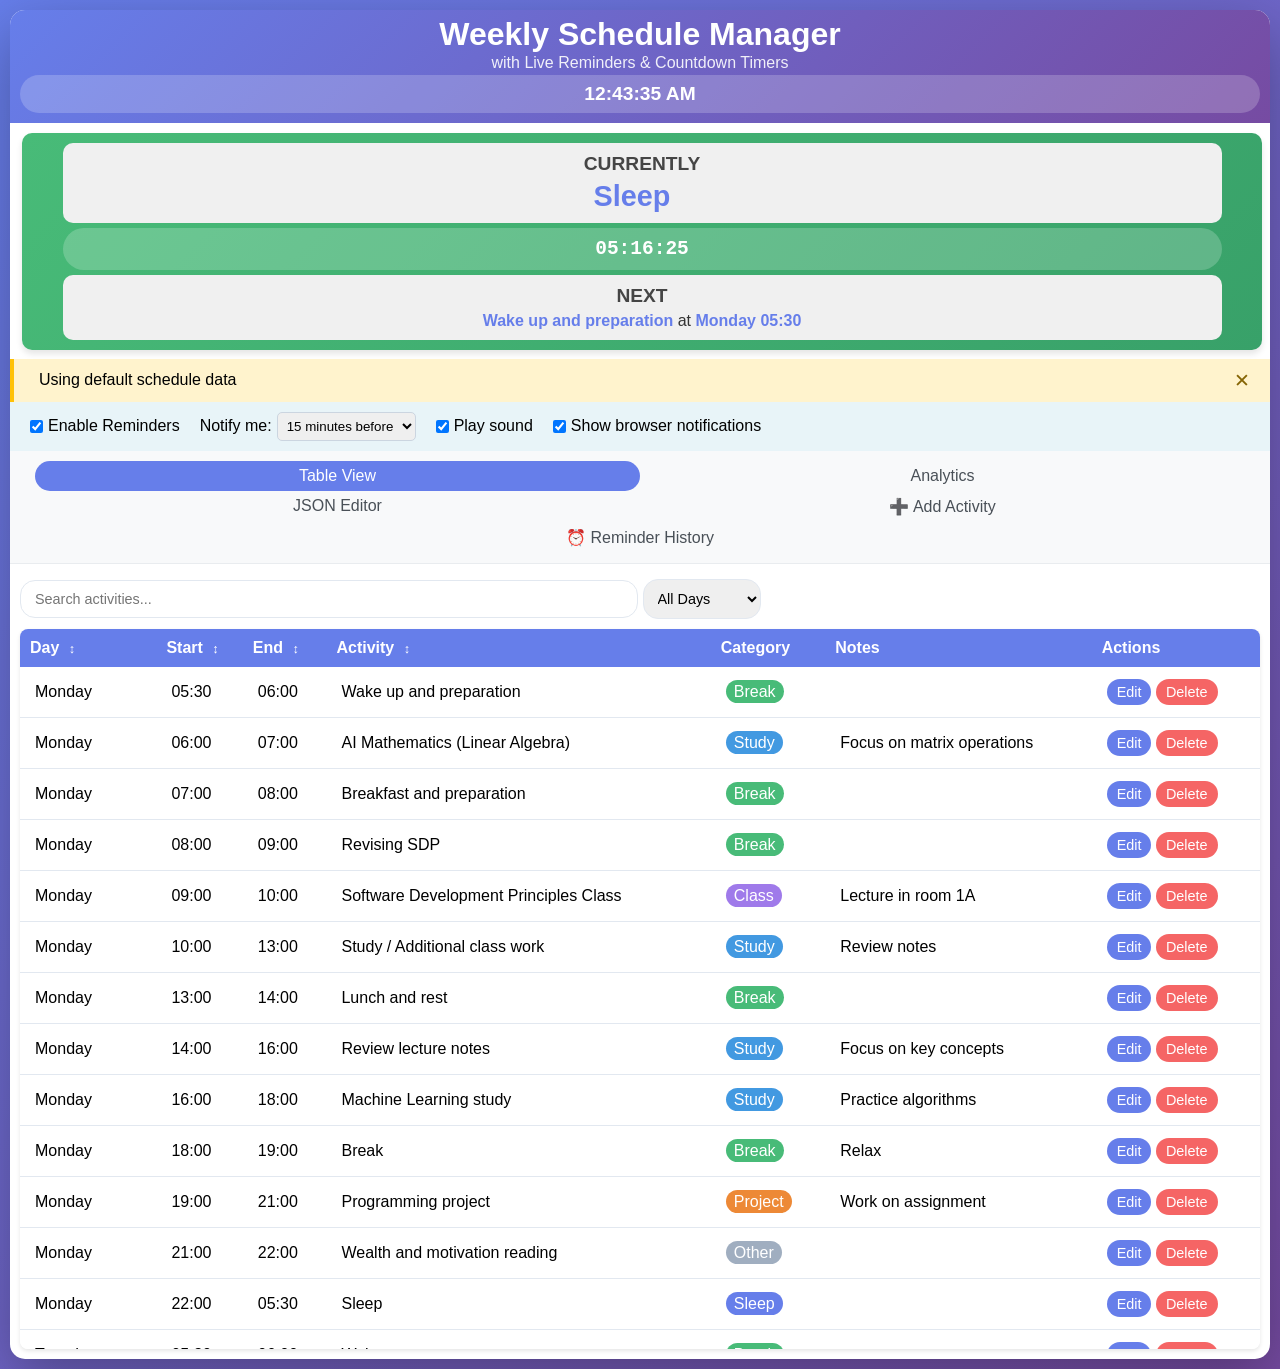
==== commit 8ce5e108: "separeting css and js from html" ====
--- a/index.html
+++ b/index.html
@@ -6,591 +6,6 @@
     <link rel="stylesheet" href="styles.css" />
     <title>Weekly Schedule Manager with Reminders</title>
   </head>
-  <style>
-          /* Your existing styles are perfect - no changes needed */
-      * {
-        margin: 0;
-        padding: 0;
-        box-sizing: border-box;
-      }
-
-      body {
-        font-family: "Segoe UI", Tahoma, Geneva, Verdana, sans-serif;
-        background: linear-gradient(135deg, #667eea 0%, #764ba2 100%);
-        min-height: 100vh;
-        padding: 10px;
-      }
-
-      .app-container {
-        max-width: 1400px;
-        margin: 0 auto;
-        background: white;
-        border-radius: 15px;
-        box-shadow: 0 20px 60px rgba(0, 0, 0, 0.3);
-        overflow: hidden;
-      }
-
-      /* Header */
-      .app-header {
-        background: linear-gradient(135deg, #667eea 0%, #764ba2 100%);
-        color: white;
-        padding: 10px;
-        text-align: center;
-        position: relative;
-        margin-bottom: 10px;
-      }
-
-      .app-header h1 {
-        font-size: 2em;
-       line-height: 0.9;
-       padding-bottom: 5px;
-      }
-
-      .app-header p {
-        font-size: 1em;
-        opacity: 0.9;
-        padding-bottom: 3px;
-      }
-
-      /* Current Time Display */
-      .current-time {
-        position: static;
-        top: 8px;
-        right: 25px;
-        background: rgba(255, 255, 255, 0.2);
-        padding: 8px 16px;
-        border-radius: 50px;
-        font-size: 1.2em;
-        font-weight: bold;
-        
-      }
-
-      /* Live Activity Status */
-      .live-activity {
-        background: linear-gradient(135deg, #48bb78 0%, #38a169 100%);
-        color: white;
-        padding: 10px;
-        margin: 0 8px 9px 12px;
-        border-radius: 10px;
-        display: flex;
-        flex-direction: column;
-        text-align: center;
-        justify-content: space-around;
-        align-items: center;
-        flex-wrap: wrap;
-        gap: 5px;
-        box-shadow: 0 4px 6px rgba(0, 0, 0, 0.1);
-      }
-
-      .live-activity h3 {
-        font-size: 1.2em;
-        margin-bottom: 5px;
-        opacity: 0.9;
-      }
-
-      .live-activity .activity-name {
-        font-size: 1.8em;
-        font-weight: bold;
-        margin-right: 20px;
-      }
-
-      .countdown-timer {
-        background: rgba(255, 255, 255, 0.2);
-        padding: 10px 15px;
-        border-radius: 50px;
-        font-size: 1.5em;
-        font-weight: 600;
-        font-family: monospace;
-        animation: pulse 1s infinite;
-        width:95%
-      }
-
-      @keyframes pulse {
-        0% {
-          transform: scale(1);
-        }
-        50% {
-          transform: scale(1.05);
-        }
-        100% {
-          transform: scale(1);
-        }
-      }
-
-      .next-activity,.current-act-container {
-        background: #f0f0f0;
-        padding: 10px 20px;
-        border-radius: 10px;
-        color: #333;
-        width:95%;
-      }
-
-      .next-activity span ,.current-act-container span{
-        font-weight: bold;
-        color: #667eea;
-      }
-
-      /* Navigation */
-      .app-nav {
-        background: #f8f9fa;
-        padding: 10px 25px;
-        border-bottom: 1px solid #e9ecef;
-        display: grid;
-        grid-template-columns: 1fr 1fr;
-        margin-bottom: 5px;
-      }
-
-      .nav-btn {
-        padding: 6px 10px;
-        border: none;
-        background: transparent;
-        color: #495057;
-        font-size: 1em;
-        cursor: pointer;
-        border-radius: 15px;
-        transition: all 0.3s;
-      }
-
-      .nav-btn:hover {
-        background: #e9ecef;
-      }
-
-      .nav-btn.active {
-        background: #667eea;
-        color: white;
-      }
-
-      /* Notification Panel */
-      .notification-panel {
-        background: #fff3cd;
-        border-left: 4px solid #ffc107;
-        padding: 10px 20px;
-        display: flex;
-        justify-content: space-between;
-        align-items: center;
-        flex-wrap: wrap;
-        gap: 8px;
-        transition: opacity 0.5s ease;
-      }
-
-      .notification-message {
-        display: flex;
-        align-items: center;
-        gap: 5px;
-        font-size: 1em;
-      }
-
-      .notification-message .icon {
-        font-size: 1.5em;
-      }
-
-      .dismiss-btn {
-        background: none;
-        border: none;
-        color: #856404;
-        cursor: pointer;
-        font-size: 1.2em;
-      }
-
-      /* Reminder Settings */
-      .reminder-settings {
-        background: #e8f4f8;
-        padding: 10px 20px;
-        display: flex;
-        gap: 20px;
-        flex-wrap: wrap;
-        align-items: center;
-      }
-
-      .reminder-settings label {
-        display: flex;
-        align-items: center;
-        gap: 5px;
-        cursor: pointer;
-      }
-
-      .reminder-settings select {
-        padding: 5px;
-        border-radius: 5px;
-        border: 1px solid #cbd5e0;
-      }
-
-      /* Main Content */
-      .main-content {
-        padding: 10px;
-      }
-
-      /* View Sections */
-      .view-section {
-        display: none;
-      }
-
-      .view-section.active {
-        display: block;
-      }
-
-      /* Controls */
-      .controls {
-        margin-bottom: 10px;
-        display: grid;
-        gap: 5px;
-        grid-template-columns: 1fr 1fr;
-        align-items: center;
-      }
-
-      .btn {
-        padding: 10px 15px;
-        border: none;
-        border-radius: 15px;
-        cursor: pointer;
-        font-size: 0.9em;
-        transition: all 0.3s;
-      }
-
-      .reminder-btn {
-        grid-column:1/3 ;
-      }
-
-      .btn-primary {
-        background: #667eea;
-        color: white;
-      }
-
-      .btn-primary:hover {
-        background: #5a67d8;
-      }
-
-      .btn-success {
-        background: #48bb78;
-        color: white;
-      }
-
-      .btn-success:hover {
-        background: #38a169;
-      }
-
-      .btn-warning {
-        background: #ed8936;
-        color: white;
-      }
-
-      .btn-warning:hover {
-        background: #dd6b20;
-      }
-
-      .btn-danger {
-        background: #f56565;
-        color: white;
-      }
-
-      .btn-danger:hover {
-        background: #e53e3e;
-      }
-
-      /* Search and Filter */
-      .search-box {
-        flex: 1;
-        max-width: 100%;
-      }
-
-      .search-box input {
-        width: 100%;
-        padding: 10px;
-        border: 1px solid #e2e8f0;
-        border-radius: 15px;
-        font-size: 0.9em;
-      }
-
-      .filter-group {
-        display: flex;
-        gap: 5px;
-        align-items: center;
-      }
-
-      .filter-group select {
-        padding: 10px;
-        border: 1px solid #e2e8f0;
-        border-radius: 15px;
-        font-size: 0.9em;
-      }
-
-      /* Table Styles */
-      .table-container {
-        overflow-x: auto;
-        border-radius: 8px;
-        box-shadow: 0 2px 4px rgba(0, 0, 0, 0.1);
-        max-height: 80vh;
-        overflow-y: auto;
-      }
-
-      table {
-        width: 100%;
-        border-collapse: collapse;
-        background: white;
-      }
-
-      th {
-        background: #667eea;
-        color: white;
-        padding: 10px;
-        text-align: left;
-        font-weight: 600;
-        cursor: pointer;
-        position: sticky;
-        top: 0;
-        z-index: 10;
-      }
-
-      th:hover {
-        background: #5a67d8;
-      }
-
-      th .sort-icon {
-        margin-left: 5px;
-        font-size: 0.8em;
-      }
-
-      td {
-        padding: 12px 15px;
-        border-bottom: 1px solid #e2e8f0;
-      }
-
-      tr:hover {
-        background: #f7fafc;
-      }
-
-      .current-activity-row {
-        background: #c6f6d5 !important;
-        animation: highlight 2s infinite;
-      }
-
-      .next-activity-row {
-        background: #bee3f8 !important;
-      }
-
-      @keyframes highlight {
-        0% {
-          background: #c6f6d5;
-        }
-        50% {
-          background: #9ae6b4;
-        }
-        100% {
-          background: #c6f6d5;
-        }
-      }
-
-      .activity-notes {
-        max-width: 300px;
-      }
-
-      .time-remaining-badge {
-        background: #667eea;
-        color: white;
-        padding: 3px 8px;
-        border-radius: 12px;
-        font-size: 0.8em;
-        font-weight: bold;
-      }
-
-      /* Stats Cards */
-      .stats-grid {
-        display: grid;
-        grid-template-columns: 1fr 1fr;
-        gap: 5px;
-        margin-bottom: 30px;
-      }
-
-      .stat-card {
-        background: white;
-        padding: 20px;
-        border-radius: 10px;
-        box-shadow: 0 2px 3px rgba(0, 0, 0, 0.1);
-        text-align: center;
-      }
-
-      .stat-card h3 {
-        color: #4a5568;
-        font-size: 0.9em;
-        margin-bottom: 8px;
-      }
-
-      .stat-card .stat-value {
-        font-size: 2.5em;
-        font-weight: bold;
-        color: #667eea;
-      }
-
-      .stat-card .stat-label {
-        color: #718096;
-        font-size: 0.9em;
-      }
-
-      /* Chart Container */
-      .chart-container {
-        background: white;
-        padding: 15px;
-        border-radius: 10px;
-        box-shadow: 0 2px 4px rgba(0, 0, 0, 0.1);
-        margin-bottom: 30px;
-      }
-
-      .day-chart {
-        display: flex;
-        flex-direction: column;
-        gap: 10px;
-      }
-
-      .day-bar {
-        display: flex;
-        align-items: center;
-        gap: 10px;
-      }
-
-      .day-label {
-        width: 100px;
-        font-weight: 600;
-      }
-
-      .bar-container {
-        flex: 1;
-        height: 30px;
-        background: #e2e8f0;
-        border-radius: 5px;
-        overflow: hidden;
-      }
-
-      .bar {
-        height: 100%;
-        background: linear-gradient(90deg, #667eea 0%, #764ba2 100%);
-        color: white;
-        line-height: 30px;
-        padding-left: 10px;
-        font-size: 0.9em;
-      }
-
-      /* Form Styles */
-      .form-container {
-        background: white;
-        padding: 20px;
-        border-radius: 10px;
-        box-shadow: 0 2px 4px rgba(0, 0, 0, 0.1);
-        max-width: 600px;
-        margin: 0 auto;
-      }
-
-      .form-group {
-        margin-bottom: 20px;
-      }
-
-      .form-group label {
-        display: block;
-        margin-bottom: 3px;
-        color: #4a5568;
-        font-weight: 500;
-      }
-
-      .form-group input,
-      .form-group select,
-      .form-group textarea {
-        width: 100%;
-        padding: 10px;
-        border: 1px solid #e2e8f0;
-        border-radius: 15px;
-        font-size: 1em;
-      }
-
-      .form-group textarea {
-        field-sizing: content;
-        min-height: 100px;
-        resize: vertical;
-        
-      }
-
-      .form-row {
-        display: grid;
-        grid-template-columns: 1fr ;
-        gap: 10px;
-      }
-
-      /* Modal */
-      .modal {
-        display: none;
-        position: fixed;
-        top: 0;
-        left: 0;
-        width: 90%;
-        height: 100%;
-        background: rgba(0, 0, 0, 0.5);
-        z-index: 1000;
-        margin:0 auto;
-      }
-
-      .modal.active {
-        display: flex;
-        justify-content: center;
-        align-items: center;
-      }
-
-      .modal-content {
-        background: white;
-        padding: 20px;
-        border-radius: 10px;
-        max-width: 500px;
-        width: 90%;
-        max-height: 80vh;
-        overflow-y: auto;
-      }
-
-      .modal-header {
-        display: flex;
-        justify-content: space-around;
-        align-items: center;
-        margin-bottom: 20px;
-      }
-
-      .modal-close {
-        font-size: 1.5em;
-        cursor: pointer;
-        color: #a0aec0;
-      }
-
-      .modal-close:hover {
-        color: #4a5568;
-      }
-
-      /* JSON Output */
-      .json-output {
-        background: #2d3748;
-        color: #e2e8f0;
-        padding: 20px;
-        border-radius: 8px;
-        font-family: "Courier New", monospace;
-        white-space: pre-wrap;
-        max-height: 400px;
-        overflow-y: auto;
-        font-size: 0.9em;
-      }
-
-      /* Permission Request */
-      .permission-request {
-        background: #e6f3ff;
-        padding: 10px 20px;
-        display: flex;
-        justify-content: space-around;
-        align-items: center;
-      }
-
-      .permission-request button {
-        background: #667eea;
-        color: white;
-        border: none;
-        padding: 5px 10px;
-        border-radius: 5px;
-        cursor: pointer;
-      }
-
-  </style>
   <body>
     <div class="app-container">
       <div class="app-header">
@@ -899,1713 +314,7 @@
       </div>
     </div>
 
-    <script>
-      // Complete schedule data with all days
-      let scheduleData = []
-
-      function getDefaultScheduleData() {
-        return [
-        // Monday
-        {
-          Day: "Monday",
-          StartTime: "05:30",
-          EndTime: "06:00",
-          Activity: "Wake up and preparation",
-          Notes: "",
-          Category: "Break",
-          EnableReminder: true,
-        },
-        {
-          Day: "Monday",
-          StartTime: "06:00",
-          EndTime: "07:00",
-          Activity: "AI Mathematics (Linear Algebra)",
-          Notes: "Focus on matrix operations",
-          Category: "Study",
-          EnableReminder: true,
-        },
-        {
-          Day: "Monday",
-          StartTime: "07:00",
-          EndTime: "08:00",
-          Activity: "Breakfast and preparation",
-          Notes: "",
-          Category: "Break",
-          EnableReminder: true,
-        },
-        {
-          Day: "Monday",
-          StartTime: "08:00",
-          EndTime: "09:00",
-          Activity: "Revising SDP",
-          Notes: "",
-          Category: "Break",
-          EnableReminder: true,
-        },
-        {
-          Day: "Monday",
-          StartTime: "09:00",
-          EndTime: "10:00",
-          Activity: "Software Development Principles Class",
-          Notes: "Lecture in room 1A",
-          Category: "Class",
-          EnableReminder: true,
-        },
-        {
-          Day: "Monday",
-          StartTime: "10:00",
-          EndTime: "13:00",
-          Activity: "Study / Additional class work",
-          Notes: "Review notes",
-          Category: "Study",
-          EnableReminder: true,
-        },
-        {
-          Day: "Monday",
-          StartTime: "13:00",
-          EndTime: "14:00",
-          Activity: "Lunch and rest",
-          Notes: "",
-          Category: "Break",
-          EnableReminder: true,
-        },
-        {
-          Day: "Monday",
-          StartTime: "14:00",
-          EndTime: "16:00",
-          Activity: "Review lecture notes",
-          Notes: "Focus on key concepts",
-          Category: "Study",
-          EnableReminder: true,
-        },
-        {
-          Day: "Monday",
-          StartTime: "16:00",
-          EndTime: "18:00",
-          Activity: "Machine Learning study",
-          Notes: "Practice algorithms",
-          Category: "Study",
-          EnableReminder: true,
-        },
-        {
-          Day: "Monday",
-          StartTime: "18:00",
-          EndTime: "19:00",
-          Activity: "Break",
-          Notes: "Relax",
-          Category: "Break",
-          EnableReminder: true,
-        },
-        {
-          Day: "Monday",
-          StartTime: "19:00",
-          EndTime: "21:00",
-          Activity: "Programming project",
-          Notes: "Work on assignment",
-          Category: "Project",
-          EnableReminder: true,
-        },
-        {
-          Day: "Monday",
-          StartTime: "21:00",
-          EndTime: "22:00",
-          Activity: "Wealth and motivation reading",
-          Notes: "",
-          Category: "Other",
-          EnableReminder: true,
-        },
-        {
-          Day: "Monday",
-          StartTime: "22:00",
-          EndTime: "05:30",
-          Activity: "Sleep",
-          Notes: "",
-          Category: "Sleep",
-          EnableReminder: false,
-        },
-
-        // Tuesday
-        {
-          Day: "Tuesday",
-          StartTime: "05:30",
-          EndTime: "06:00",
-          Activity: "Wake up",
-          Notes: "",
-          Category: "Break",
-          EnableReminder: true,
-        },
-        {
-          Day: "Tuesday",
-          StartTime: "06:00",
-          EndTime: "07:00",
-          Activity: "Probability for AI",
-          Notes: "Study distributions",
-          Category: "Study",
-          EnableReminder: true,
-        },
-        {
-          Day: "Tuesday",
-          StartTime: "07:00",
-          EndTime: "08:00",
-          Activity: "Breakfast",
-          Notes: "",
-          Category: "Break",
-          EnableReminder: true,
-        },
-        {
-          Day: "Tuesday",
-          StartTime: "08:00",
-          EndTime: "10:00",
-          Activity: "Numerical Analysis Class",
-          Notes: "Online",
-          Category: "Class",
-          EnableReminder: true,
-        },
-        {
-          Day: "Tuesday",
-          StartTime: "10:00",
-          EndTime: "12:00",
-          Activity: "Data and Information Management Class",
-          Notes: "Take notes",
-          Category: "Class",
-          EnableReminder: true,
-        },
-        {
-          Day: "Tuesday",
-          StartTime: "12:00",
-          EndTime: "14:00",
-          Activity: "Lunch and rest",
-          Notes: "",
-          Category: "Break",
-          EnableReminder: true,
-        },
-        {
-          Day: "Tuesday",
-          StartTime: "14:00",
-          EndTime: "16:00",
-          Activity: "Programming practice",
-          Notes: "Code challenges",
-          Category: "Project",
-          EnableReminder: true,
-        },
-        {
-          Day: "Tuesday",
-          StartTime: "16:00",
-          EndTime: "18:00",
-          Activity: "Machine Learning exercises",
-          Notes: "Work on problems",
-          Category: "Study",
-          EnableReminder: true,
-        },
-        {
-          Day: "Tuesday",
-          StartTime: "18:00",
-          EndTime: "19:00",
-          Activity: "Break",
-          Notes: "",
-          Category: "Break",
-          EnableReminder: true,
-        },
-        {
-          Day: "Tuesday",
-          StartTime: "19:00",
-          EndTime: "21:00",
-          Activity: "Web development practice",
-          Notes: "Build components",
-          Category: "Project",
-          EnableReminder: true,
-        },
-        {
-          Day: "Tuesday",
-          StartTime: "21:00",
-          EndTime: "22:00",
-          Activity: "Wealth reading",
-          Notes: "",
-          Category: "Other",
-          EnableReminder: true,
-        },
-        {
-          Day: "Tuesday",
-          StartTime: "22:00",
-          EndTime: "05:30",
-          Activity: "Sleep",
-          Notes: "",
-          Category: "Sleep",
-          EnableReminder: false,
-        },
-
-        // Wednesday
-        {
-          Day: "Wednesday",
-          StartTime: "05:30",
-          EndTime: "06:00",
-          Activity: "Wake up",
-          Notes: "",
-          Category: "Break",
-          EnableReminder: true,
-        },
-        {
-          Day: "Wednesday",
-          StartTime: "06:00",
-          EndTime: "07:00",
-          Activity: "Machine Learning theory",
-          Notes: "Read papers",
-          Category: "Study",
-          EnableReminder: true,
-        },
-        {
-          Day: "Wednesday",
-          StartTime: "07:00",
-          EndTime: "08:00",
-          Activity: "Breakfast",
-          Notes: "",
-          Category: "Break",
-          EnableReminder: true,
-        },
-        {
-          Day: "Wednesday",
-          StartTime: "08:00",
-          EndTime: "11:00",
-          Activity: "Numerical Analysis Class",
-          Notes: "Attend lecture",
-          Category: "Class",
-          EnableReminder: true,
-        },
-        {
-          Day: "Wednesday",
-          StartTime: "11:00",
-          EndTime: "13:00",
-          Activity: "Study time",
-          Notes: "Review materials",
-          Category: "Study",
-          EnableReminder: true,
-        },
-        {
-          Day: "Wednesday",
-          StartTime: "13:00",
-          EndTime: "14:00",
-          Activity: "Lunch",
-          Notes: "",
-          Category: "Break",
-          EnableReminder: true,
-        },
-        {
-          Day: "Wednesday",
-          StartTime: "14:00",
-          EndTime: "16:00",
-          Activity: "Mathematics practice",
-          Notes: "Solve problems",
-          Category: "Study",
-          EnableReminder: true,
-        },
-        {
-          Day: "Wednesday",
-          StartTime: "16:00",
-          EndTime: "18:00",
-          Activity: "Deep Learning introduction",
-          Notes: "Study neural networks",
-          Category: "Study",
-          EnableReminder: true,
-        },
-        {
-          Day: "Wednesday",
-          StartTime: "18:00",
-          EndTime: "19:00",
-          Activity: "Break",
-          Notes: "",
-          Category: "Break",
-          EnableReminder: true,
-        },
-        {
-          Day: "Wednesday",
-          StartTime: "19:00",
-          EndTime: "21:00",
-          Activity: "Coding project",
-          Notes: "Continue development",
-          Category: "Project",
-          EnableReminder: true,
-        },
-        {
-          Day: "Wednesday",
-          StartTime: "21:00",
-          EndTime: "22:00",
-          Activity: "Motivation reading",
-          Notes: "",
-          Category: "Other",
-          EnableReminder: true,
-        },
-        {
-          Day: "Wednesday",
-          StartTime: "22:00",
-          EndTime: "05:30",
-          Activity: "Sleep",
-          Notes: "",
-          Category: "Sleep",
-          EnableReminder: false,
-        },
-
-        // Thursday
-        {
-          Day: "Thursday",
-          StartTime: "05:30",
-          EndTime: "06:00",
-          Activity: "Wake up",
-          Notes: "",
-          Category: "Break",
-          EnableReminder: true,
-        },
-        {
-          Day: "Thursday",
-          StartTime: "06:00",
-          EndTime: "07:00",
-          Activity: "AI Mathematics",
-          Notes: "Practice",
-          Category: "Study",
-          EnableReminder: true,
-        },
-        {
-          Day: "Thursday",
-          StartTime: "07:00",
-          EndTime: "08:00",
-          Activity: "Breakfast",
-          Notes: "",
-          Category: "Break",
-          EnableReminder: true,
-        },
-        {
-          Day: "Thursday",
-          StartTime: "08:00",
-          EndTime: "11:00",
-          Activity: "Data and Information Management Class",
-          Notes: "Attend",
-          Category: "Class",
-          EnableReminder: true,
-        },
-        {
-          Day: "Thursday",
-          StartTime: "11:00",
-          EndTime: "13:00",
-          Activity: "Study",
-          Notes: "Review",
-          Category: "Study",
-          EnableReminder: true,
-        },
-        {
-          Day: "Thursday",
-          StartTime: "13:00",
-          EndTime: "14:00",
-          Activity: "Lunch",
-          Notes: "",
-          Category: "Break",
-          EnableReminder: true,
-        },
-        {
-          Day: "Thursday",
-          StartTime: "14:00",
-          EndTime: "16:00",
-          Activity: "OOP revision",
-          Notes: "Practice concepts",
-          Category: "Study",
-          EnableReminder: true,
-        },
-        {
-          Day: "Thursday",
-          StartTime: "16:00",
-          EndTime: "18:00",
-          Activity: "Deep Learning practice",
-          Notes: "Implement models",
-          Category: "Study",
-          EnableReminder: true,
-        },
-        {
-          Day: "Thursday",
-          StartTime: "18:00",
-          EndTime: "19:00",
-          Activity: "Break",
-          Notes: "",
-          Category: "Break",
-          EnableReminder: true,
-        },
-        {
-          Day: "Thursday",
-          StartTime: "19:00",
-          EndTime: "21:00",
-          Activity: "Self-manager project",
-          Notes: "Build features",
-          Category: "Project",
-          EnableReminder: true,
-        },
-        {
-          Day: "Thursday",
-          StartTime: "21:00",
-          EndTime: "22:00",
-          Activity: "Reading",
-          Notes: "",
-          Category: "Other",
-          EnableReminder: true,
-        },
-        {
-          Day: "Thursday",
-          StartTime: "22:00",
-          EndTime: "05:30",
-          Activity: "Sleep",
-          Notes: "",
-          Category: "Sleep",
-          EnableReminder: false,
-        },
-
-        // Friday
-        {
-          Day: "Friday",
-          StartTime: "05:30",
-          EndTime: "06:00",
-          Activity: "Wake up",
-          Notes: "",
-          Category: "Break",
-          EnableReminder: true,
-        },
-        {
-          Day: "Friday",
-          StartTime: "06:00",
-          EndTime: "07:00",
-          Activity: "Machine Learning study",
-          Notes: "Review week",
-          Category: "Study",
-          EnableReminder: true,
-        },
-        {
-          Day: "Friday",
-          StartTime: "07:00",
-          EndTime: "08:00",
-          Activity: "Breakfast",
-          Notes: "",
-          Category: "Break",
-          EnableReminder: true,
-        },
-        {
-          Day: "Friday",
-          StartTime: "08:00",
-          EndTime: "11:00",
-          Activity: "Web Development Class",
-          Notes: "Attend",
-          Category: "Class",
-          EnableReminder: true,
-        },
-        {
-          Day: "Friday",
-          StartTime: "11:00",
-          EndTime: "13:00",
-          Activity: "Study",
-          Notes: "Practice",
-          Category: "Study",
-          EnableReminder: true,
-        },
-        {
-          Day: "Friday",
-          StartTime: "13:00",
-          EndTime: "14:00",
-          Activity: "Lunch",
-          Notes: "",
-          Category: "Break",
-          EnableReminder: true,
-        },
-        {
-          Day: "Friday",
-          StartTime: "14:00",
-          EndTime: "16:00",
-          Activity: "OOP practice",
-          Notes: "Coding",
-          Category: "Study",
-          EnableReminder: true,
-        },
-        {
-          Day: "Friday",
-          StartTime: "16:00",
-          EndTime: "18:00",
-          Activity: "AI experiments",
-          Notes: "Try new things",
-          Category: "Project",
-          EnableReminder: true,
-        },
-        {
-          Day: "Friday",
-          StartTime: "18:00",
-          EndTime: "19:00",
-          Activity: "Break",
-          Notes: "",
-          Category: "Break",
-          EnableReminder: true,
-        },
-        {
-          Day: "Friday",
-          StartTime: "19:00",
-          EndTime: "21:00",
-          Activity: "Weekly revision",
-          Notes: "Review all subjects",
-          Category: "Study",
-          EnableReminder: true,
-        },
-        {
-          Day: "Friday",
-          StartTime: "21:00",
-          EndTime: "22:00",
-          Activity: "Wealth reading",
-          Notes: "",
-          Category: "Other",
-          EnableReminder: true,
-        },
-        {
-          Day: "Friday",
-          StartTime: "22:00",
-          EndTime: "05:30",
-          Activity: "Sleep",
-          Notes: "",
-          Category: "Sleep",
-          EnableReminder: false,
-        },
-
-        // Saturday
-        {
-          Day: "Saturday",
-          StartTime: "06:00",
-          EndTime: "08:00",
-          Activity: "AI learning",
-          Notes: "Self-study",
-          Category: "Study",
-          EnableReminder: true,
-        },
-        {
-          Day: "Saturday",
-          StartTime: "08:00",
-          EndTime: "12:00",
-          Activity: "Project building",
-          Notes: "Main project",
-          Category: "Project",
-          EnableReminder: true,
-        },
-        {
-          Day: "Saturday",
-          StartTime: "12:00",
-          EndTime: "14:00",
-          Activity: "Rest",
-          Notes: "",
-          Category: "Break",
-          EnableReminder: true,
-        },
-        {
-          Day: "Saturday",
-          StartTime: "14:00",
-          EndTime: "18:00",
-          Activity: "Continue projects",
-          Notes: "Keep coding",
-          Category: "Project",
-          EnableReminder: true,
-        },
-        {
-          Day: "Saturday",
-          StartTime: "18:00",
-          EndTime: "19:00",
-          Activity: "Break",
-          Notes: "",
-          Category: "Break",
-          EnableReminder: true,
-        },
-        {
-          Day: "Saturday",
-          StartTime: "19:00",
-          EndTime: "21:00",
-          Activity: "Coding practice",
-          Notes: "Challenges",
-          Category: "Project",
-          EnableReminder: true,
-        },
-        {
-          Day: "Saturday",
-          StartTime: "21:00",
-          EndTime: "22:00",
-          Activity: "Reading",
-          Notes: "",
-          Category: "Other",
-          EnableReminder: true,
-        },
-        {
-          Day: "Saturday",
-          StartTime: "22:00",
-          EndTime: "06:00",
-          Activity: "Sleep",
-          Notes: "",
-          Category: "Sleep",
-          EnableReminder: false,
-        },
-
-        // Sunday
-        {
-          Day: "Sunday",
-          StartTime: "06:00",
-          EndTime: "07:00",
-          Activity: "Reflection",
-          Notes: "Plan week",
-          Category: "Other",
-          EnableReminder: true,
-        },
-        {
-          Day: "Sunday",
-          StartTime: "07:00",
-          EndTime: "09:00",
-          Activity: "Church",
-          Notes: "",
-          Category: "Other",
-          EnableReminder: true,
-        },
-        {
-          Day: "Sunday",
-          StartTime: "09:00",
-          EndTime: "12:00",
-          Activity: "Light revision",
-          Notes: "Easy study",
-          Category: "Study",
-          EnableReminder: true,
-        },
-        {
-          Day: "Sunday",
-          StartTime: "12:00",
-          EndTime: "16:00",
-          Activity: "Rest",
-          Notes: "Relax",
-          Category: "Break",
-          EnableReminder: true,
-        },
-        {
-          Day: "Sunday",
-          StartTime: "16:00",
-          EndTime: "18:00",
-          Activity: "Plan next week",
-          Notes: "Organize",
-          Category: "Other",
-          EnableReminder: true,
-        },
-        {
-          Day: "Sunday",
-          StartTime: "18:00",
-          EndTime: "19:00",
-          Activity: "Break",
-          Notes: "",
-          Category: "Break",
-          EnableReminder: true,
-        },
-        {
-          Day: "Sunday",
-          StartTime: "19:00",
-          EndTime: "21:00",
-          Activity: "Coding practice",
-          Notes: "Prepare for week",
-          Category: "Project",
-          EnableReminder: true,
-        },
-        {
-          Day: "Sunday",
-          StartTime: "21:00",
-          EndTime: "22:00",
-          Activity: "Reading",
-          Notes: "",
-          Category: "Other",
-          EnableReminder: true,
-        },
-        {
-          Day: "Sunday",
-          StartTime: "22:00",
-          EndTime: "06:00",
-          Activity: "Sleep",
-          Notes: "",
-          Category: "Sleep",
-          EnableReminder: false,
-        }
-      ]
-    }
-
-    (function initializeData() {
-      try {
-        const savedData = localStorage.getItem('scheduleData');
-        if (savedData) {
-          scheduleData = JSON.parse(savedData);
-          console.log('Data loaded from localStorage');
-        } else {
-          // Only use default data if nothing is saved
-          scheduleData = getDefaultScheduleData();
-          console.log('Using default schedule data');
-          saveToLocalStorage();
-          showNotificationPanel('Using default schedule data');
-        }
-      } catch (error) {
-        console.error('Error loading from localStorage:', error);
-        scheduleData = getDefaultScheduleData();
-      }
-    })();
-
-            // Load saved data
-      // Save function
-      function saveToLocalStorage() {
-        try {
-          localStorage.setItem('scheduleData', JSON.stringify(scheduleData));
-          console.log('Data saved successfully!');
-        } catch (error) {
-          console.error('Error saving to localStorage:', error);
-        }
-      }
-      // Reminder history
-      let reminderHistory = [];
-
-      // Notification sound
-      const notificationSound = new Audio(
-        "[data-uri]",
-      );
-
-      // Initialize app
-      window.onload = () => {
-        
-        renderTable();
-        updateAnalytics();
-        updateJSONEditor();
-        startLiveUpdates();
-        checkNotificationPermission();
-        updateCurrentTime();
-        setInterval(updateCurrentTime, 1000);
-
-        // Load reminder history from localStorage
-        const savedHistory = localStorage.getItem("reminderHistory");
-        if (savedHistory) {
-          try {
-            reminderHistory = JSON.parse(savedHistory);
-          } catch (e) {
-            console.log("Error loading reminder history:", e);
-          }
-        }
-      };
-
-      // Update current time
-      function updateCurrentTime() {
-        const now = new Date();
-        document.getElementById("currentTime").textContent =
-          now.toLocaleTimeString();
-      }
-
-      // Check notification permission
-      function checkNotificationPermission() {
-        if ("Notification" in window) {
-          if (Notification.permission === "granted") {
-            document.getElementById("permissionRequest").style.display = "none";
-          } else if (Notification.permission !== "denied") {
-            document.getElementById("permissionRequest").style.display = "flex";
-          }
-        }
-      }
-
-      // Request notification permission
-      function requestNotificationPermission() {
-        if ("Notification" in window) {
-          Notification.requestPermission().then((permission) => {
-            if (permission === "granted") {
-              document.getElementById("permissionRequest").style.display =
-                "none";
-              showBrowserNotification(
-                "✅ Notifications enabled!",
-                "You will now receive activity reminders.",
-              );
-            }
-          });
-        }
-      }
-
-      // Show browser notification
-      function showBrowserNotification(title, body) {
-        if (
-          "Notification" in window &&
-          Notification.permission === "granted" &&
-          document.getElementById("showNotifications").checked
-        ) {
-          try {
-            const notification = new Notification(title, {
-              body: body,
-              icon: "",
-              silent: !document.getElementById("enableSound").checked,
-            });
-
-            if (document.getElementById("enableSound").checked) {
-              notificationSound
-                .play()
-                .catch((e) => console.log("Sound play failed:", e));
-            }
-
-            setTimeout(() => notification.close(), 5000);
-          } catch (e) {
-            console.log("Notification error:", e);
-          }
-        }
-      }
-
-      // Live updates
-      function startLiveUpdates() {
-        updateLiveActivity();
-        setInterval(updateLiveActivity, 1000);
-        setInterval(checkReminders, 10000); // Check reminders every 10 seconds
-      }
-
-      // Get current day
-      function getCurrentDay() {
-        const days = [
-          "Sunday",
-          "Monday",
-          "Tuesday",
-          "Wednesday",
-          "Thursday",
-          "Friday",
-          "Saturday",
-        ];
-        return days[new Date().getDay()];
-      }
-
-      // Get next day
-      function getNextDay(day) {
-        const days = [
-          "Monday",
-          "Tuesday",
-          "Wednesday",
-          "Thursday",
-          "Friday",
-          "Saturday",
-          "Sunday",
-        ];
-        const index = days.indexOf(day);
-        return days[(index + 1) % 7];
-      }
-
-      // Update live activity and countdown
-      function updateLiveActivity() {
-        const now = new Date();
-        const currentDay = getCurrentDay();
-        const currentTime =
-          now.getHours().toString().padStart(2, "0") +
-          ":" +
-          now.getMinutes().toString().padStart(2, "0");
-
-        // Sort activities by time for the current day
-        const dayActivities = scheduleData
-          .filter((item) => item.Day === currentDay)
-          .sort((a, b) => a.StartTime.localeCompare(b.StartTime));
-
-        let currentActivity = null;
-        let nextActivity = null;
-
-        for (let i = 0; i < dayActivities.length; i++) {
-          const activity = dayActivities[i];
-
-          // Handle overnight activities
-          if (activity.StartTime > activity.EndTime) {
-            if (
-              currentTime >= activity.StartTime ||
-              currentTime < activity.EndTime
-            ) {
-              currentActivity = activity;
-              break;
-            }
-          } else {
-            if (
-              currentTime >= activity.StartTime &&
-              currentTime < activity.EndTime
-            ) {
-              currentActivity = activity;
-              nextActivity = dayActivities[i + 1] || null;
-              break;
-            }
-          }
-        }
-
-        // Find next activity
-        if (!currentActivity) {
-          for (let i = 0; i < dayActivities.length; i++) {
-            if (dayActivities[i].StartTime > currentTime) {
-              nextActivity = dayActivities[i];
-              break;
-            }
-          }
-        }
-
-        // Update UI
-        if (currentActivity) {
-          document.getElementById("currentActivity").textContent =
-            currentActivity.Activity;
-
-          // Calculate time remaining
-          const endTime = currentActivity.EndTime;
-          const endDateTime = new Date();
-          const [endHours, endMinutes] = endTime.split(":").map(Number);
-          endDateTime.setHours(endHours, endMinutes, 0);
-
-          if (
-            endHours < now.getHours() ||
-            (endHours === now.getHours() && endMinutes < now.getMinutes())
-          ) {
-            endDateTime.setDate(endDateTime.getDate() + 1);
-          }
-
-          const timeRemaining = endDateTime - now;
-          if (timeRemaining > 0) {
-            const hours = Math.floor(timeRemaining / 3600000);
-            const minutes = Math.floor((timeRemaining % 3600000) / 60000);
-            const seconds = Math.floor((timeRemaining % 60000) / 1000);
-            document.getElementById("countdownTimer").textContent =
-              `${hours.toString().padStart(2, "0")}:${minutes.toString().padStart(2, "0")}:${seconds.toString().padStart(2, "0")}`;
-
-            // Show warning when 5 minutes remaining
-            if (timeRemaining <= 300000 && timeRemaining > 290000) {
-              showNotificationPanel(
-                `⚠️ 5 minutes remaining for: ${currentActivity.Activity}`,
-              );
-            }
-          } else {
-            document.getElementById("countdownTimer").textContent = "00:00:00";
-          }
-        } else {
-          document.getElementById("currentActivity").textContent =
-            "No current activity";
-          document.getElementById("countdownTimer").textContent = "--:--:--";
-        }
-
-        // Update next activity
-        if (nextActivity) {
-          document.getElementById("nextActivityName").textContent =
-            nextActivity.Activity;
-          document.getElementById("nextActivityTime").textContent =
-            nextActivity.StartTime;
-
-          // Show countdown to next activity
-          const nextStart = nextActivity.StartTime;
-          const [nextHours, nextMinutes] = nextStart.split(":").map(Number);
-          const nextDateTime = new Date();
-          nextDateTime.setHours(nextHours, nextMinutes, 0);
-
-          if (
-            nextHours < now.getHours() ||
-            (nextHours === now.getHours() && nextMinutes < now.getMinutes())
-          ) {
-            nextDateTime.setDate(nextDateTime.getDate() + 1);
-          }
-
-          const timeToNext = nextDateTime - now;
-          if (timeToNext > 0 && timeToNext <= 300000) {
-            document.getElementById("nextActivity").style.background =
-              "#fef3c7";
-            document.getElementById("nextActivity").style.border =
-              "2px solid #f59e0b";
-          } else {
-            document.getElementById("nextActivity").style.background = "";
-            document.getElementById("nextActivity").style.border = "none";
-          }
-        } else {
-          // Find first activity of next day
-          const nextDay = getNextDay(currentDay);
-          const nextDayActivities = scheduleData.filter(
-            (item) => item.Day === nextDay,
-          );
-          if (nextDayActivities.length > 0) {
-            const firstActivity = nextDayActivities.sort((a, b) =>
-              a.StartTime.localeCompare(b.StartTime),
-            )[0];
-            document.getElementById("nextActivityName").textContent =
-              firstActivity.Activity;
-            document.getElementById("nextActivityTime").textContent =
-              `${nextDay} ${firstActivity.StartTime}`;
-          }
-        }
-
-        // Highlight rows
-        highlightCurrentAndNextRows(currentActivity);
-      }
-
-      // Check for reminders
-      function checkReminders() {
-        if (!document.getElementById("enableReminders").checked) return;
-
-        const now = new Date();
-        const currentDay = getCurrentDay();
-        const reminderMinutes = parseInt(
-          document.getElementById("reminderTime").value,
-        );
-
-        scheduleData.forEach((item) => {
-          if (item.Day === currentDay && item.EnableReminder) {
-            // Calculate reminder time
-            const [startHours, startMinutes] =
-              item.StartTime.split(":").map(Number);
-            const reminderDateTime = new Date();
-            reminderDateTime.setHours(
-              startHours,
-              startMinutes - reminderMinutes,
-              0,
-            );
-
-            // Check if it's time for reminder (within the last minute)
-            if (
-              now >= reminderDateTime &&
-              now < new Date(reminderDateTime.getTime() + 60000)
-            ) {
-              // Check if already notified using a unique key
-              const reminderKey = `${item.Day}_${item.StartTime}_${item.Activity}`;
-
-              // Check if we've already sent this reminder
-              if (!localStorage.getItem(reminderKey)) {
-                // Show reminder notification
-                showReminderNotification(item, reminderMinutes);
-
-                // Save to reminder history
-                reminderHistory.unshift({
-                  id: Date.now(),
-                  activity: item.Activity,
-                  day: item.Day,
-                  time: item.StartTime,
-                  reminderTime: reminderMinutes,
-                  timestamp: new Date().toLocaleString(),
-                  acknowledged: false,
-                });
-
-                // Keep only last 50 reminders
-                if (reminderHistory.length > 50) {
-                  reminderHistory.pop();
-                }
-
-                // Save to localStorage
-                localStorage.setItem(
-                  "reminderHistory",
-                  JSON.stringify(reminderHistory),
-                );
-
-                // Mark as notified in localStorage
-                localStorage.setItem(reminderKey, "true");
-
-                // Remove after 24 hours
-                setTimeout(
-                  () => {
-                    localStorage.removeItem(reminderKey);
-                  },
-                  48 * 60 * 60 * 1000,
-                );
-
-                // Update reminder history view if visible
-                updateReminderHistory();
-              }
-            }
-          }
-        });
-      }
-
-      // Show reminder notification
-      function showReminderNotification(activity, minutesBefore) {
-        const message = `⏰ Reminder: "${activity.Activity}" starts in ${minutesBefore} minutes at ${activity.StartTime}`;
-
-        // Show browser notification
-        showBrowserNotification("Schedule Reminder", message);
-
-        // Show in-app notification
-        showNotificationPanel(message);
-
-        // Play sound if enabled
-        if (document.getElementById("enableSound").checked) {
-          playNotificationSound();
-        }
-      }
-
-      // Show notification panel
-      function showNotificationPanel(message) {
-        const panel = document.getElementById("notificationPanel");
-        const text = document.getElementById("notificationText");
-
-        text.textContent = message;
-        panel.style.display = "flex";
-        panel.style.opacity = "1";
-
-        // Auto-hide after 10 seconds
-        setTimeout(() => {
-          panel.style.opacity = "0";
-          setTimeout(() => {
-            panel.style.display = "none";
-            panel.style.opacity = "1";
-          }, 500);
-        }, 10000);
-      }
-
-      // Dismiss notification
-      function dismissNotification() {
-        const panel = document.getElementById("notificationPanel");
-        panel.style.opacity = "0";
-        setTimeout(() => {
-          panel.style.display = "none";
-          panel.style.opacity = "1";
-        }, 500);
-      }
-
-      // Play notification sound
-      function playNotificationSound() {
-        try {
-          // Create a simple beep sound
-          const audioContext = new (
-            window.AudioContext || window.webkitAudioContext
-          )();
-          const oscillator = audioContext.createOscillator();
-          const gainNode = audioContext.createGain();
-
-          oscillator.connect(gainNode);
-          gainNode.connect(audioContext.destination);
-
-          oscillator.frequency.setValueAtTime(800, audioContext.currentTime);
-          gainNode.gain.setValueAtTime(0.5, audioContext.currentTime);
-
-          oscillator.start();
-          oscillator.stop(audioContext.currentTime + 0.3);
-        } catch (e) {
-          console.log("Sound play failed:", e);
-        }
-      }
-
-      // Update reminder history view
-      function updateReminderHistory() {
-        const historyContainer = document.getElementById("reminderHistory");
-        if (!historyContainer) return;
-
-        if (reminderHistory.length === 0) {
-          historyContainer.innerHTML =
-            '<p style="text-align: center; padding: 20px;">No reminders yet</p>';
-          return;
-        }
-
-        let html = "<table><thead><tr>";
-        html += "<th>Time</th>";
-        html += "<th>Activity</th>";
-        html += "<th>Day</th>";
-        html += "<th>Start Time</th>";
-        html += "<th>Reminder</th>";
-        html += "<th>Status</th>";
-        html += "</tr></thead><tbody>";
-
-        reminderHistory.forEach((reminder) => {
-          html += "<tr>";
-          html += `<td>${reminder.timestamp}</td>`;
-          html += `<td>${reminder.activity}</td>`;
-          html += `<td>${reminder.day}</td>`;
-          html += `<td>${reminder.time}</td>`;
-          html += `<td>${reminder.reminderTime} min before</td>`;
-          html += `<td>${reminder.acknowledged ? "✅ Seen" : "⏳ Pending"}</td>`;
-          html += "</tr>";
-        });
-
-        html += "</tbody></table>";
-        historyContainer.innerHTML = html;
-      }
-
-      // Clear reminder history
-      function clearReminderHistory() {
-        if (confirm("Clear all reminder history?")) {
-          reminderHistory = [];
-          localStorage.setItem(
-            "reminderHistory",
-            JSON.stringify(reminderHistory),
-          );
-          updateReminderHistory();
-          showNotificationPanel("✅ Reminder history cleared");
-        }
-      }
-
-      // Toggle reminders
-      function toggleReminders() {
-        if (document.getElementById("enableReminders").checked) {
-          showNotificationPanel("✅ Reminders enabled");
-        } else {
-          showNotificationPanel("❌ Reminders disabled");
-        }
-      }
-
-      // Update reminder settings
-      function updateReminderSettings() {
-        showNotificationPanel(
-          `⏰ Reminder time updated to ${document.getElementById("reminderTime").value} minutes before`,
-        );
-      }
-
-      // Switch between views
-      function switchView(viewName) {
-        // Update navigation buttons
-        document
-          .querySelectorAll(".nav-btn")
-          .forEach((btn) => btn.classList.remove("active"));
-        event.target.classList.add("active");
-
-        // Update views
-        document
-          .querySelectorAll(".view-section")
-          .forEach((section) => section.classList.remove("active"));
-        document.getElementById(viewName + "View").classList.add("active");
-
-        // Refresh data if needed
-        if (viewName === "analytics") {
-          updateAnalytics();
-        } else if (viewName === "table") {
-          renderTable();
-        } else if (viewName === "json") {
-          updateJSONEditor();
-        } else if (viewName === "reminders") {
-          updateReminderHistory();
-        }
-      }
-
-      // Render table
-      function renderTable() {
-        const searchTerm =
-          document.getElementById("searchInput")?.value.toLowerCase() || "";
-        const dayFilter = document.getElementById("dayFilter")?.value || "";
-
-        let filteredData = scheduleData.filter((item) => {
-          const matchesSearch =
-            item.Activity.toLowerCase().includes(searchTerm) ||
-            (item.Notes && item.Notes.toLowerCase().includes(searchTerm));
-          const matchesDay = !dayFilter || item.Day === dayFilter;
-          return matchesSearch && matchesDay;
-        });
-
-        let tableHTML = "<table><thead><tr>";
-        tableHTML +=
-          '<th onclick="sortTable(\'Day\')">Day <span class="sort-icon">↕️</span></th>';
-        tableHTML +=
-          '<th onclick="sortTable(\'StartTime\')">Start <span class="sort-icon">↕️</span></th>';
-        tableHTML +=
-          '<th onclick="sortTable(\'EndTime\')">End <span class="sort-icon">↕️</span></th>';
-        tableHTML +=
-          '<th onclick="sortTable(\'Activity\')">Activity <span class="sort-icon">↕️</span></th>';
-        tableHTML += "<th>Category</th>";
-        tableHTML += "<th>Notes</th>";
-        tableHTML += "<th>Actions</th>";
-        tableHTML += "</tr></thead><tbody>";
-
-        filteredData.forEach((item, index) => {
-          const originalIndex = scheduleData.indexOf(item);
-          tableHTML += "<tr>";
-          tableHTML += `<td>${item.Day}</td>`;
-          tableHTML += `<td>${item.StartTime}</td>`;
-          tableHTML += `<td>${item.EndTime}</td>`;
-          tableHTML += `<td>${item.Activity}</td>`;
-          tableHTML += `<td><span style="background: ${getCategoryColor(item.Category)}; padding: 3px 8px; border-radius: 15px; color: white;">${item.Category || "Other"}</span></td>`;
-          tableHTML += `<td class="activity-notes">${item.Notes || ""}</td>`;
-          tableHTML += `<td>
-                    <button class="btn btn-primary" style="padding: 5px 10px;" onclick="editActivity(${originalIndex})">Edit</button>
-                    <button class="btn btn-danger" style="padding: 5px 10px;" onclick="deleteActivity(${originalIndex})">Delete</button>
-                </td>`;
-          tableHTML += "</tr>";
-        });
-
-        tableHTML += "</tbody></table>";
-        document.getElementById("tableContainer").innerHTML = tableHTML;
-
-        // Re-highlight current activity
-        updateLiveActivity();
-      }
-
-      // Get color for category
-      function getCategoryColor(category) {
-        const colors = {
-          Study: "#4299e1",
-          Class: "#9f7aea",
-          Break: "#48bb78",
-          Sleep: "#667eea",
-          Project: "#ed8936",
-          Other: "#a0aec0",
-        };
-        return colors[category] || "#a0aec0";
-      }
-
-      // Filter table
-      function filterTable() {
-        renderTable();
-      }
-
-      // Sort table
-      let sortDirection = {};
-      function sortTable(column) {
-        sortDirection[column] = !sortDirection[column];
-
-        scheduleData.sort((a, b) => {
-          if (a[column] < b[column]) return sortDirection[column] ? -1 : 1;
-          if (a[column] > b[column]) return sortDirection[column] ? 1 : -1;
-          return 0;
-        });
-
-        renderTable();
-      }
-
-      // Update analytics
-      function updateAnalytics() {
-        // Calculate statistics
-        const totalActivities = scheduleData.length;
-        const uniqueDays = [...new Set(scheduleData.map((item) => item.Day))] //assures a single copy
-          .length;
-
-        // Category distribution
-        const categories = {};
-        scheduleData.forEach((item) => {
-          const cat = item.Category || "Other";
-          categories[cat] = (categories[cat] || 0) + 1;
-        });
-
-        // Activities per day
-        const perDay = {};
-        scheduleData.forEach((item) => {
-          perDay[item.Day] = (perDay[item.Day] || 0) + 1;
-        });
-
-        // Update stats cards
-        document.getElementById("statsContainer").innerHTML = `
-                <div class="stat-card">
-                    <h3>Total Activities</h3>
-                    <div class="stat-value">${totalActivities}</div>
-                </div>
-                <div class="stat-card">
-                    <h3>Days Covered</h3>
-                    <div class="stat-value">${uniqueDays}</div>
-                </div>
-                <div class="stat-card">
-                    <h3>Categories</h3>
-                    <div class="stat-value">${Object.keys(categories).length}</div>
-                </div>
-                <div class="stat-card">
-                    <h3>Avg Activities/Day</h3>
-                    <div class="stat-value">${(totalActivities / uniqueDays).toFixed(1)}</div>
-                </div>
-            `;
-
-        // Update day chart
-        let dayChartHTML = "";
-        const days = [
-          "Monday",
-          "Tuesday",
-          "Wednesday",
-          "Thursday",
-          "Friday",
-          "Saturday",
-          "Sunday",
-        ];
-        const maxPerDay = Math.max(...Object.values(perDay), 1);
-
-        days.forEach((day) => {
-          const count = perDay[day] || 0;
-          const percentage = (count / maxPerDay) * 100;
-          dayChartHTML += `
-                    <div class="day-bar">
-                        <span class="day-label">${day}</span>
-                        <div class="bar-container">
-                            <div class="bar" style="width: ${percentage}%">${count} activities</div>
-                        </div>
-                    </div>
-                `;
-        });
-        document.getElementById("dayChart").innerHTML = dayChartHTML;
-
-        // Update activity chart (top categories)
-        let activityChartHTML = "";
-        const sortedCategories = Object.entries(categories)
-          .sort((a, b) => b[1] - a[1])
-          .slice(0, 5);
-
-        const maxCategory =
-          sortedCategories.length > 0 ? sortedCategories[0][1] : 1;
-        sortedCategories.forEach(([cat, count]) => {
-          const percentage = (count / maxCategory) * 100;
-          activityChartHTML += `
-                    <div class="day-bar">
-                        <span class="day-label">${cat}</span>
-                        <div class="bar-container">
-                            <div class="bar" style="width: ${percentage}%; background: ${getCategoryColor(cat)}">${count} activities</div>
-                        </div>
-                    </div>
-                `;
-        });
-        document.getElementById("activityChart").innerHTML = activityChartHTML;
-      }
-
-      // Update JSON editor
-      function updateJSONEditor() {
-        document.getElementById("jsonEditor").value = JSON.stringify(
-          scheduleData,
-          null,
-          2,
-        );
-      }
-
-      // Load from JSON
-      function loadFromJSON() {
-        try {
-          const jsonText = document.getElementById("jsonEditor").value;
-          scheduleData = JSON.parse(jsonText);
-
-          // Ensure all items have EnableReminder property
-          scheduleData = scheduleData.map((item) => ({
-            ...item,
-            EnableReminder:
-              item.EnableReminder !== undefined ? item.EnableReminder : true,
-          }));
-          saveToLocalStorage();
-          renderTable();
-          updateAnalytics();
-          showNotificationPanel("✅ Data loaded successfully!");
-        } catch (e) {
-          alert("Invalid JSON format: " + e.message);
-        }
-      }
-
-      // Copy JSON to clipboard
-      function copyJSON() {
-        const jsonText = document.getElementById("jsonEditor").value;
-        navigator.clipboard.writeText(jsonText).then(() => {
-          showNotificationPanel("✅ JSON copied to clipboard!");
-        });
-      }
-
-      // Format JSON
-      function formatJSON() {
-        try {
-          const jsonText = document.getElementById("jsonEditor").value;
-          const parsed = JSON.parse(jsonText);
-          document.getElementById("jsonEditor").value = JSON.stringify(
-            parsed,
-            null,
-            2,
-          );
-          showNotificationPanel("✅ JSON formatted");
-        } catch (e) {
-          alert("Invalid JSON format");
-        }
-      }
-
-      // Export to CSV
-      function exportToCSV() {
-        const headers = [
-          "Day",
-          "Start Time",
-          "End Time",
-          "Activity",
-          "Notes",
-          "Category",
-        ];
-        let csv = headers.join(",") + "\n";
-
-        scheduleData.forEach((item) => {
-          const row = [
-            item.Day,
-            item.StartTime,
-            item.EndTime,
-            `"${item.Activity}"`,
-            item.Notes ? `"${item.Notes}"` : "",
-            item.Category || "",
-          ];
-          csv += row.join(",") + "\n";
-        });
-
-        downloadFile(csv, "schedule.csv", "text/csv");
-        showNotificationPanel("✅ CSV exported");
-      }
-
-      // Export to JSON
-      function exportToJSON() {
-        const json = JSON.stringify(scheduleData, null, 2);
-        downloadFile(json, "schedule.json", "application/json");
-        showNotificationPanel("✅ JSON exported");
-      }
-
-      //reset data to default
-      function resetToDefault() {
-        if (confirm("This will replace your current schedule with the default one. Continue?")) {
-          scheduleData = getDefaultScheduleData();
-          saveToLocalStorage();
-          renderTable();
-          updateAnalytics();
-          updateJSONEditor();
-          showNotificationPanel("✅ Reset to default schedule");
-        }
-      }
-
-      // Download file
-      function downloadFile(content, fileName, contentType) {
-        const blob = new Blob([content], { type: contentType });
-        const url = URL.createObjectURL(blob);
-        const a = document.createElement("a");
-        a.href = url;
-        a.download = fileName;
-        a.click();
-        URL.revokeObjectURL(url);
-      }
-
-      // Add activity
-      function addActivity(event) {
-        event.preventDefault();
-
-        const newActivity = {
-          Day: document.getElementById("day").value,
-          StartTime: document.getElementById("startTime").value,
-          EndTime: document.getElementById("endTime").value,
-          Activity: document.getElementById("activity").value,
-          Notes: document.getElementById("notes").value,
-          Category: document.getElementById("category").value,
-          EnableReminder: document.getElementById("enableReminder").checked,
-        };
-
-        scheduleData.push(newActivity);
-
-        // Reset form
-        document.getElementById("activityForm").reset();
-        document.getElementById("enableReminder").checked = true;
-
-        // Update views
-        renderTable();
-        updateAnalytics();
-        updateJSONEditor();
-        saveToLocalStorage();
-
-        showNotificationPanel("✅ Activity added successfully!");
-
-        // Switch to table view
-        document.querySelectorAll(".nav-btn").forEach((btn) => btn.classList.remove("active"));
-        document.querySelectorAll(".nav-btn")[0].classList.add("active");
-        document.querySelectorAll(".view-section").forEach((section) => section.classList.remove("active"));
-        document.getElementById("tableView").classList.add("active");
-      }
-
-      // Edit activity
-      function editActivity(index) {
-        const item = scheduleData[index];
-        document.getElementById("editIndex").value = index;
-        document.getElementById("editDay").value = item.Day;
-        document.getElementById("editStartTime").value = item.StartTime;
-        document.getElementById("editEndTime").value = item.EndTime;
-        document.getElementById("editActivity").value = item.Activity;
-        document.getElementById("editNotes").value = item.Notes || "";
-        document.getElementById("editCategory").value = item.Category || "Other";
-        document.getElementById("editEnableReminder").checked = item.EnableReminder !== false;
-        document.getElementById("editModal").classList.add("active");
-      }
-
-      // Save edit
-      function saveEdit(event) {
-        event.preventDefault();
-        const index = parseInt(document.getElementById("editIndex").value);
-        scheduleData[index] = {
-          Day: document.getElementById("editDay").value,
-          StartTime: document.getElementById("editStartTime").value,
-          EndTime: document.getElementById("editEndTime").value,
-          Activity: document.getElementById("editActivity").value,
-          Notes: document.getElementById("editNotes").value,
-          Category: document.getElementById("editCategory").value,
-          EnableReminder: document.getElementById("editEnableReminder").checked,
-        };
-        closeModal();
-        renderTable();
-        updateAnalytics();
-        updateJSONEditor();
-        showNotificationPanel("✅ Activity updated successfully!");
-        saveToLocalStorage();  
-      }
-
-      // Delete activity
-      function deleteActivity(index) {
-        if (confirm("Are you sure you want to delete this activity?")) {
-          scheduleData.splice(index, 1);
-          renderTable();
-          updateAnalytics();
-          updateJSONEditor();
-          showNotificationPanel("✅ Activity deleted");
-          saveToLocalStorage(); 
-        }
-      }
-
-      // Close modal
-      function closeModal() {
-        document.getElementById("editModal").classList.remove("active");
-      }
-
-      // Highlight current and next activities in table
-      function highlightCurrentAndNextRows(currentActivity) {
-        const rows = document.querySelectorAll("#tableContainer tbody tr");
-        const now = new Date();
-        const currentDay = getCurrentDay();
-        const currentTime =
-          now.getHours().toString().padStart(2, "0") +
-          ":" +
-          now.getMinutes().toString().padStart(2, "0");
-
-        rows.forEach((row) => {
-          row.classList.remove("current-activity-row", "next-activity-row");
-
-          const cells = row.getElementsByTagName("td");
-          if (cells.length > 0) {
-            const day = cells[0].textContent;
-            const startTime = cells[1].textContent;
-            const activity = cells[3].textContent;
-
-            // Highlight current activity
-            if (
-              currentActivity &&
-              day === currentActivity.Day &&
-              startTime === currentActivity.StartTime &&
-              activity === currentActivity.Activity
-            ) {
-              row.classList.add("current-activity-row");
-            }
-
-            // Find and highlight next activity
-            if (
-              day === currentDay &&
-              startTime > currentTime &&
-              !row.classList.contains("current-activity-row")
-            ) {
-              // Check if this is the next activity
-              const isNext = !Array.from(rows).some((r) => {
-                const c = r.getElementsByTagName("td");
-                return (
-                  c.length > 0 &&
-                  c[0].textContent === currentDay &&
-                  c[1].textContent > currentTime &&
-                  c[1].textContent < startTime
-                );
-              });
-
-              if (isNext) {
-                row.classList.add("next-activity-row");
-              }
-            }
-          }
-        });
-      }
-
-      // Check for overnight activities reminder
-      setInterval(function () {
-        const now = new Date();
-        const currentHour = now.getHours();
-        const currentMinute = now.getMinutes();
-
-        // Special reminder for sleep time
-        if (currentHour === 21 && currentMinute === 55) {
-          showNotificationPanel(" Time to prepare for sleep in 5 minutes");
-        } else if (currentHour === 5 && currentMinute === 25) {
-          showNotificationPanel(" Wake up in 5 minutes");
-        } else if (currentHour === 22 && currentMinute === 0) {
-          showNotificationPanel(" Time to sleep");
-        } else if (currentHour === 5 && currentMinute === 30) {
-          showNotificationPanel(" Good morning! Time to wake up");
-        }
-      }, 60000); // Check every minute
-
-      // Close modal when clicking outside
-      window.onclick = function (event) {
-        const modal = document.getElementById("editModal");
-        if (event.target === modal) {
-          closeModal();
-        }
-      };
-    </script>
+    <script src="index.js">
+       </script>
   </body>
 </html>
--- a/styles.css
+++ b/styles.css
@@ -580,13 +580,3 @@
         border-radius: 5px;
         cursor: pointer;
       }
-
-      /* Responsive */
-      @media (max-width: 768px) {
-        .app-header h1 {
-          font-size: 2em;
-        }
-
-        
-
-      }
